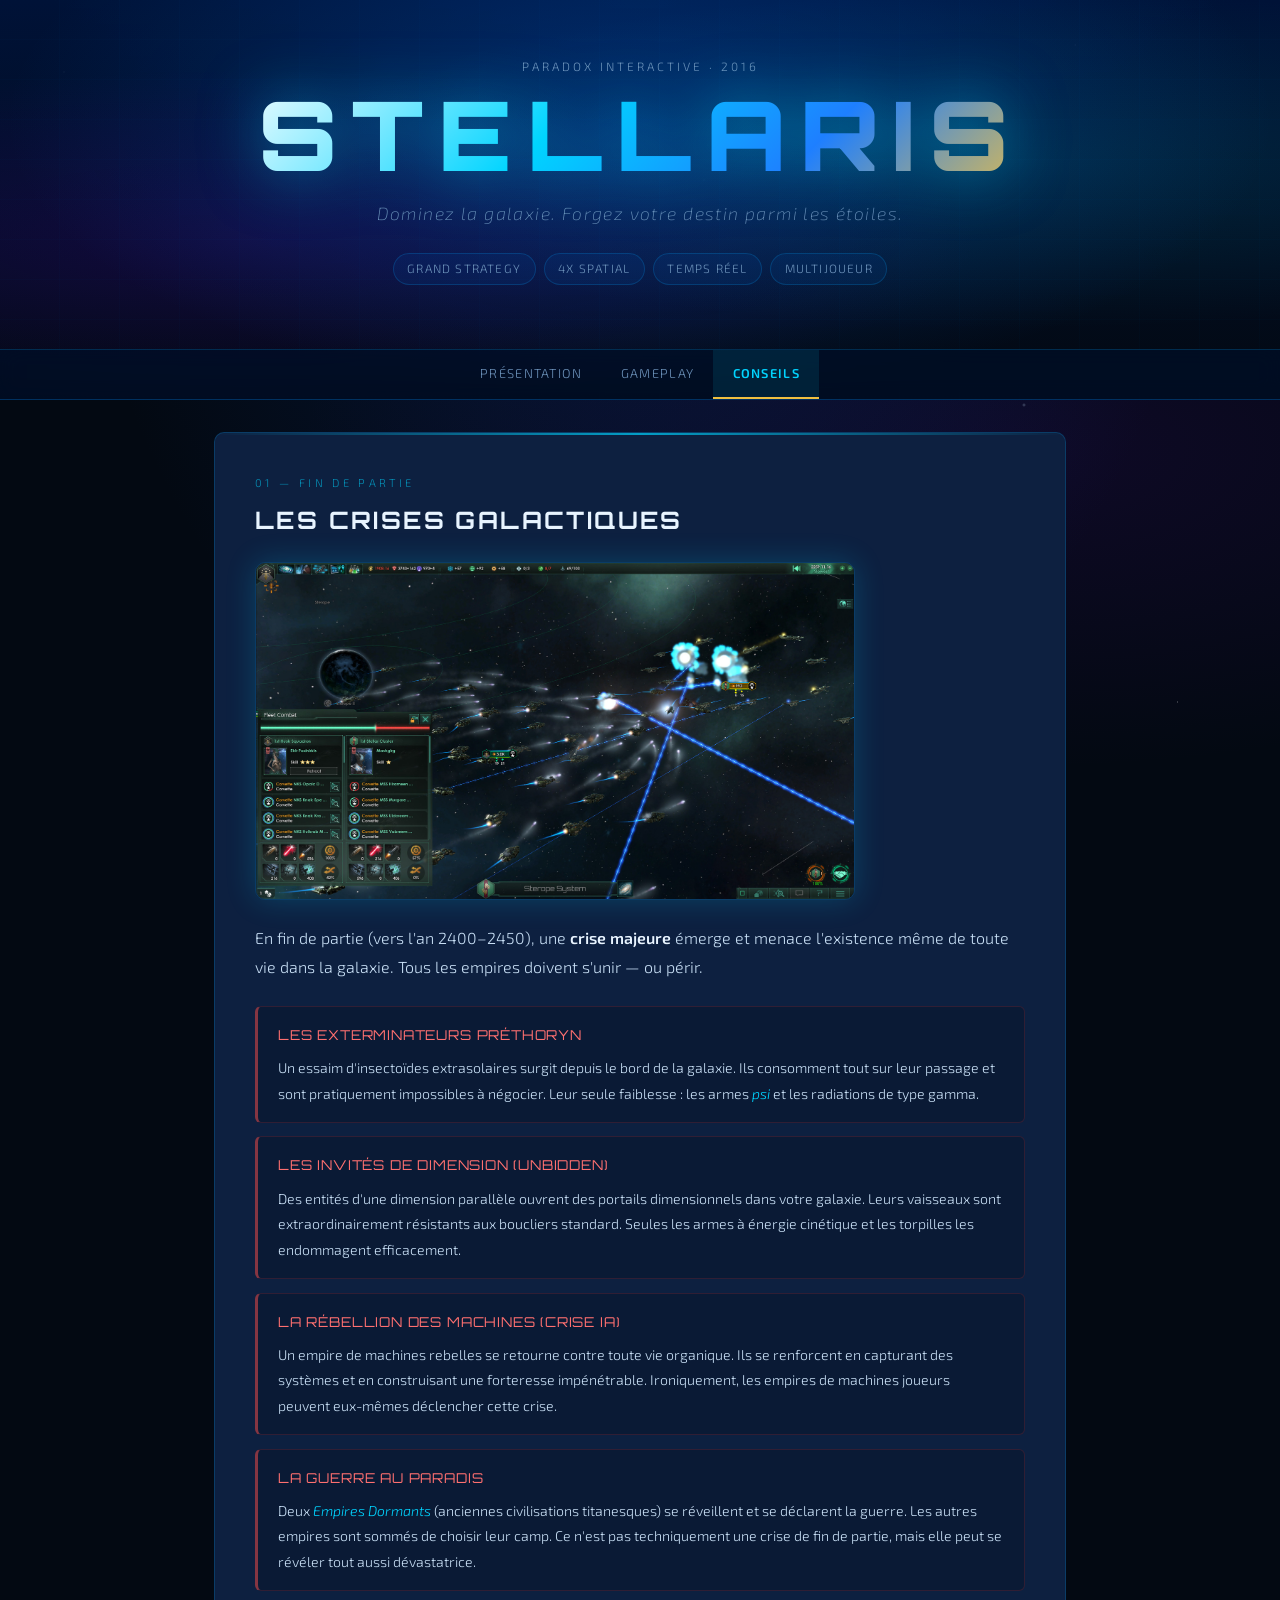
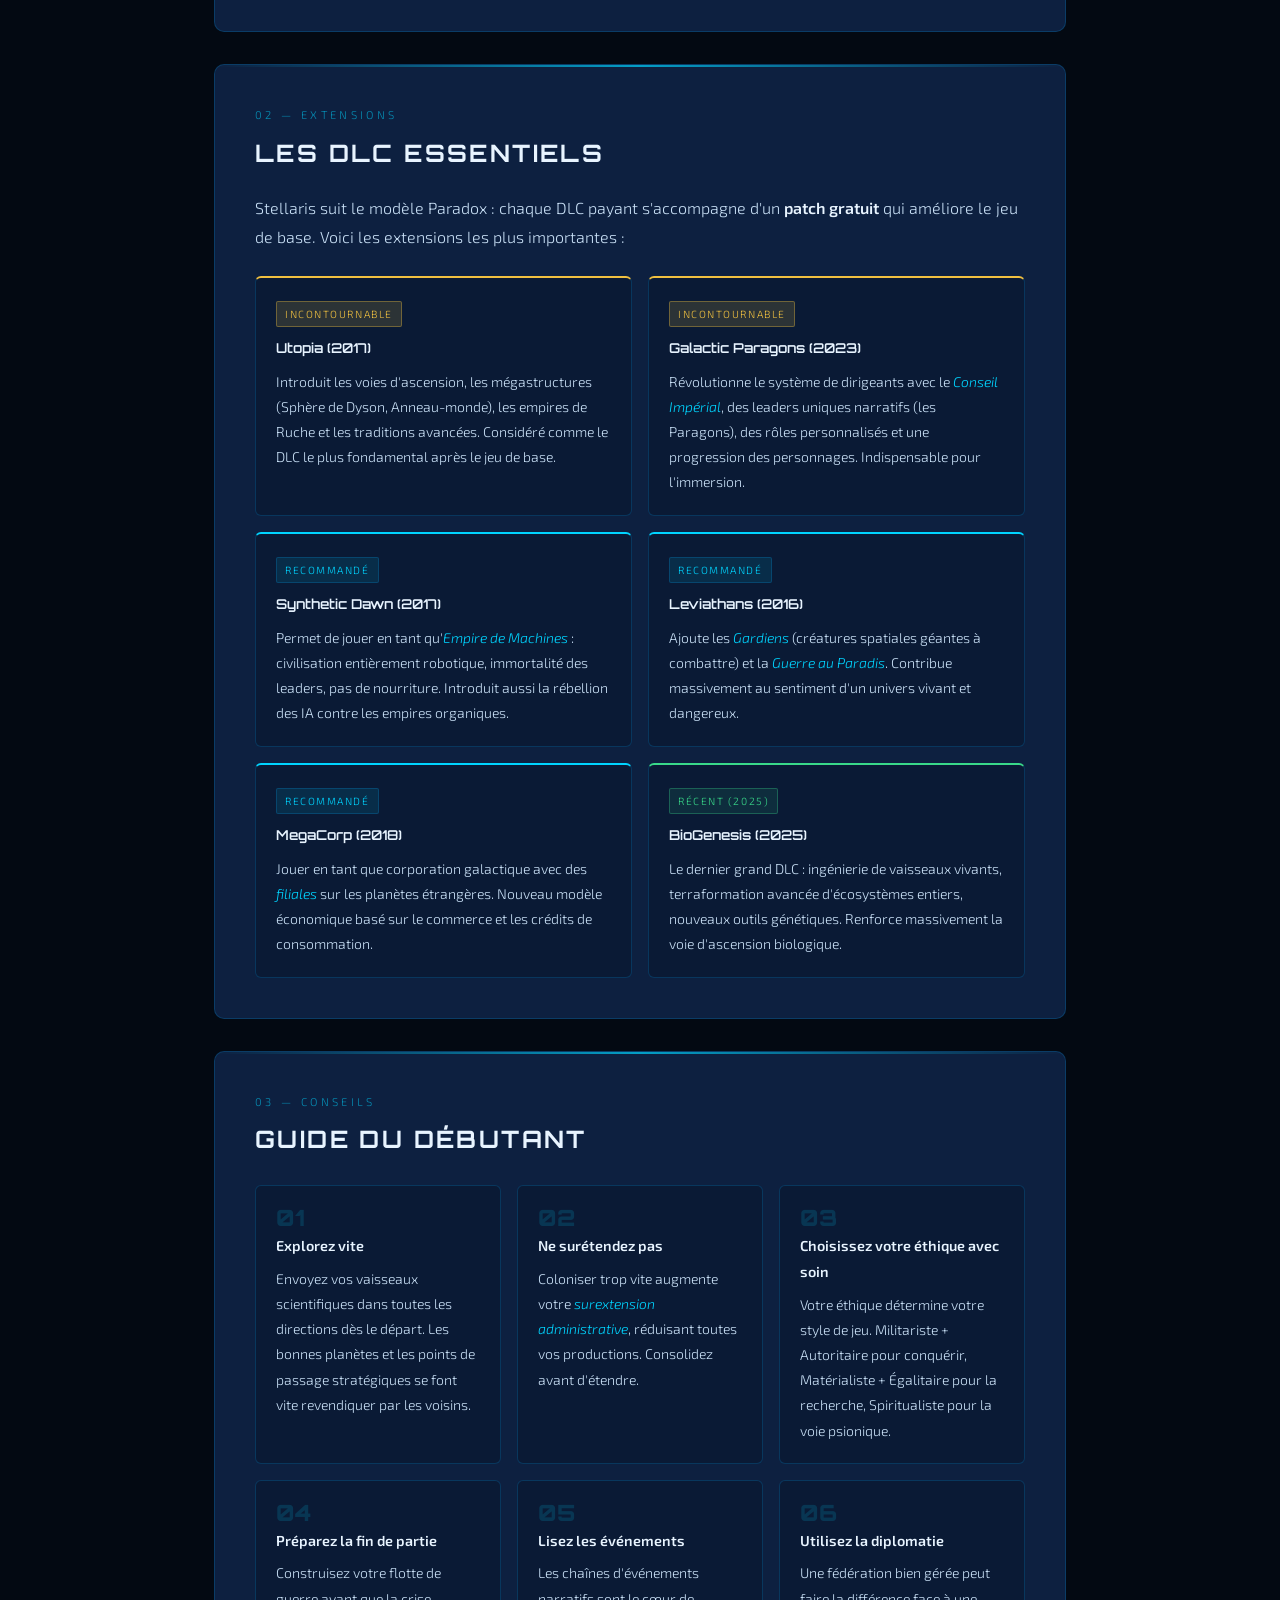
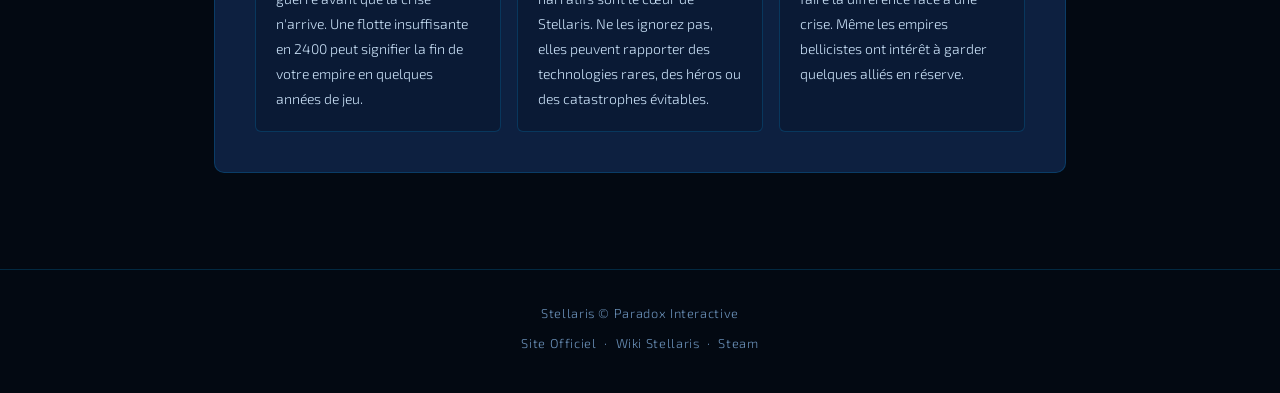
==== TP1/conseils.html @ 41fbeabe "V5" ====
<!DOCTYPE html>
<html lang="fr">
<head>
    <meta charset="UTF-8" />
    <meta name="viewport" content="width=device-width, initial-scale=1.0" />
    <title>Conseils — Guide Stellaris</title>
    <link rel="stylesheet" href="TP2_CSS.css" />
</head>
<body>

<header>
    <div class="header-bg"></div>
    <div class="header-content">
        <p class="header-studio">Paradox Interactive · 2016</p>
        <h1>STELLARIS</h1>
        <p class="header-tagline">Dominez la galaxie. Forgez votre destin parmi les étoiles.</p>
        <div class="header-badges">
            <span class="badge">Grand Strategy</span>
            <span class="badge">4X Spatial</span>
            <span class="badge">Temps réel</span>
            <span class="badge">Multijoueur</span>
        </div>
    </div>
    <nav>
        <a href="index.html">Présentation</a>
        <a href="gameplay.html">Gameplay</a>
        <a href="conseils.html" class="active">Conseils</a>
    </nav>
</header>

<main>
<section id="crises">
    <div class="section-label">01 — FIN DE PARTIE</div>
    <h2>Les Crises Galactiques</h2>
    <img src="bataille.jpg" alt="Combat spatial - Bataille galactique épique" class="section-img">
    <p>
        En fin de partie (vers l'an 2400–2450), une <strong>crise majeure</strong> émerge et
        menace l'existence même de toute vie dans la galaxie. Tous les empires doivent s'unir —
        ou périr.
    </p>

    <div class="crise-list">
        <div class="crise">
            <div class="crise-name">Les Exterminateurs Préthoryn</div>
            <p>Un essaim d'insectoïdes extrasolaires surgit depuis le bord de la galaxie.
            Ils consomment tout sur leur passage et sont pratiquement impossibles à négocier.
            Leur seule faiblesse : les armes <em>psi</em> et les radiations de type gamma.</p>
        </div>
        <div class="crise">
            <div class="crise-name">Les Invités de Dimension (Unbidden)</div>
            <p>Des entités d'une dimension parallèle ouvrent des portails dimensionnels dans
            votre galaxie. Leurs vaisseaux sont extraordinairement résistants aux boucliers
            standard. Seules les armes à énergie cinétique et les torpilles les
            endommagent efficacement.</p>
        </div>
        <div class="crise">
            <div class="crise-name">La Rébellion des Machines (Crise IA)</div>
            <p>Un empire de machines rebelles se retourne contre toute vie organique. Ils
            se renforcent en capturant des systèmes et en construisant une forteresse
            impénétrable. Ironiquement, les empires de machines joueurs peuvent eux-mêmes
            déclencher cette crise.</p>
        </div>
        <div class="crise">
            <div class="crise-name">La Guerre au Paradis</div>
            <p>Deux <em>Empires Dormants</em> (anciennes civilisations titanesques) se réveillent
            et se déclarent la guerre. Les autres empires sont sommés de choisir leur camp.
            Ce n'est pas techniquement une crise de fin de partie, mais elle peut se révéler
            tout aussi dévastatrice.</p>
        </div>
    </div>
</section>

<section id="dlc">
    <div class="section-label">02 — EXTENSIONS</div>
    <h2>Les DLC Essentiels</h2>
    <p>
        Stellaris suit le modèle Paradox : chaque DLC payant s'accompagne d'un
        <strong>patch gratuit</strong> qui améliore le jeu de base. Voici les
        extensions les plus importantes :
    </p>

    <div class="dlc-grid">
        <div class="dlc-card dlc-must">
            <span class="dlc-tier">Incontournable</span>
            <h3>Utopia (2017)</h3>
            <p>Introduit les voies d'ascension, les mégastructures (Sphère de Dyson, Anneau-monde),
            les empires de Ruche et les traditions avancées. Considéré comme le DLC le plus
            fondamental après le jeu de base.</p>
        </div>
        <div class="dlc-card dlc-must">
            <span class="dlc-tier">Incontournable</span>
            <h3>Galactic Paragons (2023)</h3>
            <p>Révolutionne le système de dirigeants avec le <em>Conseil Impérial</em>, des
            leaders uniques narratifs (les Paragons), des rôles personnalisés et une
            progression des personnages. Indispensable pour l'immersion.</p>
        </div>
        <div class="dlc-card dlc-recommande">
            <span class="dlc-tier">Recommandé</span>
            <h3>Synthetic Dawn (2017)</h3>
            <p>Permet de jouer en tant qu'<em>Empire de Machines</em> : civilisation
            entièrement robotique, immortalité des leaders, pas de nourriture. Introduit
            aussi la rébellion des IA contre les empires organiques.</p>
        </div>
        <div class="dlc-card dlc-recommande">
            <span class="dlc-tier">Recommandé</span>
            <h3>Leviathans (2016)</h3>
            <p>Ajoute les <em>Gardiens</em> (créatures spatiales géantes à combattre)
            et la <em>Guerre au Paradis</em>. Contribue massivement au sentiment
            d'un univers vivant et dangereux.</p>
        </div>
        <div class="dlc-card dlc-recommande">
            <span class="dlc-tier">Recommandé</span>
            <h3>MegaCorp (2018)</h3>
            <p>Jouer en tant que corporation galactique avec des <em>filiales</em>
            sur les planètes étrangères. Nouveau modèle économique basé sur le
            commerce et les crédits de consommation.</p>
        </div>
        <div class="dlc-card dlc-nouveau">
            <span class="dlc-tier">Récent (2025)</span>
            <h3>BioGenesis (2025)</h3>
            <p>Le dernier grand DLC : ingénierie de vaisseaux vivants, terraformation
            avancée d'écosystèmes entiers, nouveaux outils génétiques. Renforce
            massivement la voie d'ascension biologique.</p>
        </div>
    </div>
</section>

<section id="conseils">
    <div class="section-label">03 — CONSEILS</div>
    <h2>Guide du Débutant</h2>
    <div class="tips-grid">
        <div class="tip">
            <span class="tip-num">01</span>
            <h3>Explorez vite</h3>
            <p>Envoyez vos vaisseaux scientifiques dans toutes les directions dès le départ.
            Les bonnes planètes et les points de passage stratégiques se font vite revendiquer
            par les voisins.</p>
        </div>
        <div class="tip">
            <span class="tip-num">02</span>
            <h3>Ne surétendez pas</h3>
            <p>Coloniser trop vite augmente votre <em>surextension administrative</em>,
            réduisant toutes vos productions. Consolidez avant d'étendre.</p>
        </div>
        <div class="tip">
            <span class="tip-num">03</span>
            <h3>Choisissez votre éthique avec soin</h3>
            <p>Votre éthique détermine votre style de jeu. Militariste + Autoritaire pour
            conquérir, Matérialiste + Égalitaire pour la recherche, Spiritualiste pour
            la voie psionique.</p>
        </div>
        <div class="tip">
            <span class="tip-num">04</span>
            <h3>Préparez la fin de partie</h3>
            <p>Construisez votre flotte de guerre avant que la crise n'arrive. Une flotte
            insuffisante en 2400 peut signifier la fin de votre empire en quelques
            années de jeu.</p>
        </div>
        <div class="tip">
            <span class="tip-num">05</span>
            <h3>Lisez les événements</h3>
            <p>Les chaînes d'événements narratifs sont le cœur de Stellaris. Ne les
            ignorez pas, elles peuvent rapporter des technologies rares, des héros
            ou des catastrophes évitables.</p>
        </div>
        <div class="tip">
            <span class="tip-num">06</span>
            <h3>Utilisez la diplomatie</h3>
            <p>Une fédération bien gérée peut faire la différence face à une crise.
            Même les empires bellicistes ont intérêt à garder quelques alliés
            en réserve.</p>
        </div>
    </div>
</section>
</main>

<footer>
    <p>Stellaris © Paradox Interactive</p>
    <p class="footer-links">
        <a href="https://www.paradoxinteractive.com" target="_blank">Site Officiel</a> ·
        <a href="https://stellaris.paradoxwikis.com" target="_blank">Wiki Stellaris</a> ·
        <a href="https://store.steampowered.com/app/281990/Stellaris/" target="_blank">Steam</a>
    </p>
</footer>

</body>
</html>
---- TP1/TP2_CSS.css ----
@import url('https://fonts.googleapis.com/css2?family=Orbitron:wght@400;600;700;900&family=Exo+2:ital,wght@0,200;0,300;0,400;0,600;1,300&display=swap');

:root {
    --bg-void:     #030912;
    --bg-deep:     #060f1f;
    --bg-mid:      #0a1a35;
    --bg-card:     #0d2040;
    --bg-card-alt: #091628;
    --cyan:        #00d4ff;
    --blue:        #1e7fff;
    --gold:        #f0c040;
    --gold-dim:    #b8902a;
    --green:       #39d98a;
    --pink:        #ff6eb4;
    --text:        #c8dff5;
    --text-dim:    #6a90b8;
    --text-bright: #e8f4ff;
    --border:      rgba(0, 170, 255, 0.2);
    --border-gold: rgba(240, 192, 64, 0.35);
    --glow-cyan:   0 0 24px rgba(0, 212, 255, 0.4);
    --glow-gold:   0 0 20px rgba(240, 192, 64, 0.3);
    --radius:      10px;
    --radius-sm:   6px;
    --max-w:       900px;
}

*, *::before, *::after { box-sizing: border-box; margin: 0; padding: 0; }

html { scroll-behavior: smooth; }

body {
    font-family: 'Exo 2', sans-serif;
    font-weight: 300;
    font-size: 16px;
    line-height: 1.8;
    background-color: var(--bg-void);
    color: var(--text);
    overflow-x: hidden;
}

body::before {
    content: '';
    position: fixed;
    inset: 0;
    z-index: -1;
    background-image:
        radial-gradient(1px 1px at  5%  8%, rgba(255,255,255,.8) 0%, transparent 100%),
        radial-gradient(1px 1px at 14% 40%, rgba(255,255,255,.5) 0%, transparent 100%),
        radial-gradient(1px 1px at 22% 72%, rgba(255,255,255,.6) 0%, transparent 100%),
        radial-gradient(1px 1px at 37% 15%, rgba(255,255,255,.7) 0%, transparent 100%),
        radial-gradient(1px 1px at 48% 88%, rgba(255,255,255,.4) 0%, transparent 100%),
        radial-gradient(1px 1px at 61% 33%, rgba(255,255,255,.6) 0%, transparent 100%),
        radial-gradient(1px 1px at 73% 60%, rgba(255,255,255,.5) 0%, transparent 100%),
        radial-gradient(1px 1px at 84%  5%, rgba(255,255,255,.7) 0%, transparent 100%),
        radial-gradient(1px 1px at 92% 78%, rgba(255,255,255,.4) 0%, transparent 100%),
        radial-gradient(2px 2px at 28% 52%, rgba(200,230,255,.3) 0%, transparent 100%),
        radial-gradient(2px 2px at 55% 20%, rgba(200,230,255,.4) 0%, transparent 100%),
        radial-gradient(2px 2px at 80% 45%, rgba(200,230,255,.3) 0%, transparent 100%),
        radial-gradient(ellipse at 50%  0%, rgba(10, 50, 130,.4) 0%, transparent 65%),
        radial-gradient(ellipse at 80% 50%, rgba(60, 10, 120,.2) 0%, transparent 50%);
    background-color: var(--bg-void);
}

a { color: var(--cyan); text-decoration: none; transition: color .2s; }
a:hover { color: var(--gold); }

h2 {
    font-family: 'Orbitron', sans-serif;
    font-weight: 700;
    font-size: clamp(1.2rem, 3vw, 1.5rem);
    letter-spacing: .1em;
    text-transform: uppercase;
    color: var(--text-bright);
    margin-bottom: 1.2rem;
}

h3 {
    font-family: 'Exo 2', sans-serif;
    font-weight: 600;
    font-size: 1rem;
    color: var(--cyan);
    margin-bottom: .5rem;
}

p { margin-bottom: .85rem; }

.section-img {
    width: 100%;
    max-width: 600px;
    height: auto;
    border-radius: var(--radius);
    border: 1px solid var(--border);
    margin-bottom: 1.5rem;
    display: block;
    box-shadow: 0 0 30px rgba(0, 212, 255, 0.2);
    transition: transform .3s ease, box-shadow .3s ease;
}

.section-img:hover {
    transform: scale(1.02);
    box-shadow: var(--glow-cyan);
}

strong { color: var(--text-bright); font-weight: 600; }
em { color: var(--cyan); font-style: italic; }

header {
    position: relative;
    overflow: hidden;
    background: linear-gradient(180deg, rgba(0,20,60,.9) 0%, var(--bg-void) 100%);
    border-bottom: 1px solid var(--border);
    text-align: center;
    padding: 0;
}

.header-bg {
    position: absolute;
    inset: 0;
    background:
        radial-gradient(ellipse at 50% 30%, rgba(0, 100, 220, .35) 0%, transparent 70%),
        radial-gradient(ellipse at 20% 60%, rgba(80, 0, 180, .2) 0%, transparent 50%),
        radial-gradient(ellipse at 80% 40%, rgba(0, 180, 200, .15) 0%, transparent 50%);
    z-index: 0;
}

.header-bg::after {
    content: '';
    position: absolute;
    inset: 0;
    background-image:
        repeating-linear-gradient(0deg,  transparent, transparent 39px, rgba(0,150,255,.06) 40px),
        repeating-linear-gradient(90deg, transparent, transparent 59px, rgba(0,150,255,.06) 60px);
    opacity: .6;
}

.header-content {
    position: relative;
    z-index: 1;
    padding: 3.5rem 2rem 2rem;
    max-width: var(--max-w);
    margin: 0 auto;
}

.header-studio {
    font-size: .75rem;
    letter-spacing: .25em;
    text-transform: uppercase;
    color: var(--text-dim);
    margin-bottom: .5rem;
}

h1 {
    font-family: 'Orbitron', sans-serif;
    font-weight: 900;
    font-size: clamp(3rem, 10vw, 6rem);
    letter-spacing: .15em;
    text-transform: uppercase;
    line-height: 1;
    margin-bottom: 1rem;

    background: linear-gradient(135deg, #fff 0%, var(--cyan) 40%, var(--blue) 70%, var(--gold) 100%);
    -webkit-background-clip: text;
    -webkit-text-fill-color: transparent;
    background-clip: text;
    filter: drop-shadow(0 0 30px rgba(0,212,255,.5));

    animation: titleIn .9s ease both;
}

@keyframes titleIn {
    from { opacity: 0; transform: translateY(-20px) scale(.96); filter: drop-shadow(0 0 0 transparent); }
    to   { opacity: 1; transform: translateY(0)     scale(1);   }
}

.header-tagline {
    font-size: clamp(.85rem, 2.5vw, 1.1rem);
    font-weight: 200;
    color: var(--text-dim);
    letter-spacing: .08em;
    margin-bottom: 1.5rem;
    font-style: italic;
}

.header-badges {
    display: flex;
    flex-wrap: wrap;
    gap: .5rem;
    justify-content: center;
    margin-bottom: 2rem;
}

.badge {
    padding: .25rem .85rem;
    border: 1px solid var(--border);
    border-radius: 2rem;
    font-size: .75rem;
    letter-spacing: .1em;
    text-transform: uppercase;
    color: var(--text-dim);
    background: rgba(0, 100, 200, .1);
}

nav {
    position: relative;
    z-index: 1;
    display: flex;
    flex-wrap: wrap;
    justify-content: center;
    gap: 0;
    border-top: 1px solid var(--border);
    background: rgba(0, 15, 40, .7);
    backdrop-filter: blur(10px);
}

nav a {
    padding: .75rem 1.2rem;
    font-size: .8rem;
    letter-spacing: .1em;
    text-transform: uppercase;
    color: var(--text-dim);
    transition: color .2s, background .2s, border-color .2s;
    border-bottom: 2px solid transparent;
    position: relative;
}

nav a:hover {
    color: var(--cyan);
    background: rgba(0, 212, 255, .06);
    border-bottom-color: var(--cyan);
}

nav a.active {
    color: var(--cyan);
    background: rgba(0, 212, 255, .1);
    border-bottom-color: var(--gold);
    font-weight: 600;
}

main {
    max-width: var(--max-w);
    margin: 0 auto;
    padding: 2rem 1.5rem 4rem;
    width: 100%;
}

section {
    background: var(--bg-card);
    border: 1px solid var(--border);
    border-radius: var(--radius);
    padding: 2.5rem;
    margin-bottom: 2rem;
    position: relative;
    overflow: hidden;

    animation: sectionIn .6s ease both;
}

section::before {
    content: '';
    position: absolute;
    top: 0; left: 0; right: 0;
    height: 2px;
    background: linear-gradient(90deg, transparent, var(--cyan), transparent);
    opacity: .7;
}

@keyframes sectionIn {
    from { opacity: 0; transform: translateY(16px); }
    to   { opacity: 1; transform: translateY(0); }
}

section:nth-child(1) { animation-delay: .05s; }
section:nth-child(2) { animation-delay: .1s; }
section:nth-child(3) { animation-delay: .15s; }

.section-label {
    font-size: .7rem;
    letter-spacing: .3em;
    text-transform: uppercase;
    color: var(--cyan);
    opacity: .6;
    margin-bottom: .4rem;
}

.two-col {
    display: grid;
    grid-template-columns: 1fr auto;
    gap: 2rem;
    align-items: start;
}

.info-card {
    background: var(--bg-mid);
    border: 1px solid var(--border-gold);
    border-radius: var(--radius-sm);
    padding: 1.25rem 1.5rem;
    min-width: 260px;
    box-shadow: var(--glow-gold);
}

.info-card h3 {
    color: var(--gold);
    font-family: 'Orbitron', sans-serif;
    font-size: .8rem;
    letter-spacing: .15em;
    text-transform: uppercase;
    margin-bottom: .85rem;
    border-bottom: 1px solid var(--border-gold);
    padding-bottom: .5rem;
}

.info-table { width: 100%; border-collapse: collapse; }
.info-table td {
    padding: .35rem 0;
    font-size: .85rem;
    border-bottom: 1px solid rgba(255,255,255,.04);
}
.info-table td:first-child { color: var(--text-dim); padding-right: 1rem; white-space: nowrap; }
.info-table td:last-child  { color: var(--text-bright); }

.pilier-grid {
    display: grid;
    grid-template-columns: repeat(auto-fit, minmax(240px, 1fr));
    gap: 1rem;
    margin: 1.5rem 0;
}

.pilier {
    background: var(--bg-mid);
    border: 1px solid var(--border);
    border-radius: var(--radius-sm);
    padding: 1.25rem;
    transition: border-color .25s, transform .25s, box-shadow .25s;
}

.pilier:hover {
    border-color: var(--cyan);
    transform: translateY(-3px);
    box-shadow: var(--glow-cyan);
}

.pilier-icon {
    font-size: 1.8rem;
    margin-bottom: .5rem;
    display: block;
}

.pilier h3 {
    font-family: 'Orbitron', sans-serif;
    font-size: .85rem;
    letter-spacing: .08em;
    text-transform: uppercase;
    margin-bottom: .5rem;
}

.pilier p { font-size: .88rem; color: var(--text); margin: 0; }

.highlight-box {
    display: flex;
    gap: 1rem;
    align-items: flex-start;
    background: rgba(0, 130, 200, .08);
    border: 1px solid rgba(0, 212, 255, .25);
    border-left: 3px solid var(--cyan);
    border-radius: var(--radius-sm);
    padding: 1rem 1.25rem;
    margin-top: 1.5rem;
}

.highlight-icon { font-size: 1.4rem; flex-shrink: 0; line-height: 1.6; }
.highlight-box p { margin: 0; font-size: .9rem; }

.civ-grid {
    display: grid;
    grid-template-columns: repeat(auto-fit, minmax(280px, 1fr));
    gap: 1rem;
    margin-top: 1.5rem;
}

.civ-block {
    background: var(--bg-mid);
    border: 1px solid var(--border);
    border-radius: var(--radius-sm);
    padding: 1.25rem;
}

.civ-block h3 { font-family: 'Orbitron', sans-serif; font-size: .85rem; letter-spacing: .06em; text-transform: uppercase; margin-bottom: .75rem; }

.civ-block ul { list-style: none; padding: 0; }
.civ-block ul li {
    padding: .3rem 0 .3rem 1.2rem;
    position: relative;
    font-size: .88rem;
    border-bottom: 1px solid rgba(255,255,255,.04);
}
.civ-block ul li::before { content: '▹'; position: absolute; left: 0; color: var(--cyan); font-size: .8rem; top: .3rem; }
.civ-block ul li strong { color: var(--gold); }
.civ-block ul li em { color: var(--cyan); }

.ascension-grid {
    display: grid;
    grid-template-columns: repeat(auto-fit, minmax(200px, 1fr));
    gap: 1rem;
    margin: 1.5rem 0;
}

.asc-card {
    border: 1px solid var(--border);
    border-radius: var(--radius-sm);
    padding: 1.25rem;
    transition: transform .25s, box-shadow .25s;
    position: relative;
    overflow: hidden;
}

.asc-card::after {
    content: '';
    position: absolute;
    inset: 0;
    opacity: .04;
    background: radial-gradient(ellipse at 50% 0%, white 0%, transparent 70%);
    pointer-events: none;
}

.asc-card:hover { transform: translateY(-4px); }

.asc-bio   { background: linear-gradient(160deg, #091a28, #0a2010); border-color: rgba(57,217,138,.3); }
.asc-synth { background: linear-gradient(160deg, #091a28, #10122a); border-color: rgba(100,130,255,.3); }
.asc-psi   { background: linear-gradient(160deg, #091a28, #180a28); border-color: rgba(200,80,255,.3); }
.asc-cyber { background: linear-gradient(160deg, #091a28, #1a1208); border-color: rgba(255,160,60,.3); }

.asc-bio:hover   { box-shadow: 0 0 22px rgba(57,217,138,.25); }
.asc-synth:hover { box-shadow: 0 0 22px rgba(100,130,255,.25); }
.asc-psi:hover   { box-shadow: 0 0 22px rgba(200,80,255,.25); }
.asc-cyber:hover { box-shadow: 0 0 22px rgba(255,160,60,.25); }

.asc-header { display: flex; align-items: center; gap: .6rem; margin-bottom: .75rem; }
.asc-icon { font-size: 1.5rem; }

.asc-bio   h3 { color: var(--green); }
.asc-synth h3 { color: #7888ff; }
.asc-psi   h3 { color: #cc55ff; }
.asc-cyber h3 { color: #ffaa3c; }

.asc-card p { font-size: .875rem; margin-bottom: 1rem; }

.asc-stat {
    display: flex;
    align-items: center;
    gap: .6rem;
    margin-bottom: .35rem;
    font-size: .75rem;
    color: var(--text-dim);
}

.asc-stat > span:first-child { width: 70px; flex-shrink: 0; }

.stat-bar {
    flex: 1;
    height: 4px;
    border-radius: 2px;
    background: rgba(255,255,255,.08);
    position: relative;
    overflow: hidden;
}

.stat-bar::after {
    content: '';
    position: absolute;
    left: 0; top: 0; bottom: 0;
    width: var(--pct);
    background: linear-gradient(90deg, var(--cyan), var(--blue));
    border-radius: 2px;
    transition: width .8s ease;
}

.crise-list { display: flex; flex-direction: column; gap: .85rem; margin-top: 1.5rem; }

.crise {
    background: var(--bg-mid);
    border: 1px solid rgba(200,50,50,.2);
    border-left: 3px solid rgba(255,80,80,.5);
    border-radius: var(--radius-sm);
    padding: 1rem 1.25rem;
    transition: border-color .2s, box-shadow .2s;
}

.crise:hover {
    border-left-color: rgba(255,80,80,.9);
    box-shadow: -4px 0 16px rgba(255,80,80,.15);
}

.crise-name {
    font-family: 'Orbitron', sans-serif;
    font-size: .85rem;
    letter-spacing: .06em;
    text-transform: uppercase;
    color: #ff7070;
    margin-bottom: .5rem;
}

.crise p { font-size: .88rem; margin: 0; }

.dlc-grid {
    display: grid;
    grid-template-columns: repeat(auto-fit, minmax(250px, 1fr));
    gap: 1rem;
    margin-top: 1.5rem;
}

.dlc-card {
    background: var(--bg-mid);
    border: 1px solid var(--border);
    border-radius: var(--radius-sm);
    padding: 1.25rem;
    position: relative;
    transition: transform .25s, border-color .25s, box-shadow .25s;
}

.dlc-card:hover { transform: translateY(-3px); }

.dlc-must     { border-top: 2px solid var(--gold); }
.dlc-recommande { border-top: 2px solid var(--cyan); }
.dlc-nouveau  { border-top: 2px solid var(--green); }

.dlc-must:hover     { box-shadow: var(--glow-gold); border-color: var(--border-gold); }
.dlc-recommande:hover { box-shadow: var(--glow-cyan); }
.dlc-nouveau:hover  { box-shadow: 0 0 20px rgba(57,217,138,.3); }

.dlc-tier {
    display: inline-block;
    font-size: .65rem;
    letter-spacing: .15em;
    text-transform: uppercase;
    padding: .15rem .5rem;
    border-radius: 2px;
    margin-bottom: .6rem;
}

.dlc-must .dlc-tier     { background: rgba(240,192,64,.15); color: var(--gold); border: 1px solid var(--border-gold); }
.dlc-recommande .dlc-tier { background: rgba(0,212,255,.1);   color: var(--cyan); border: 1px solid var(--border); }
.dlc-nouveau .dlc-tier  { background: rgba(57,217,138,.1);  color: var(--green); border: 1px solid rgba(57,217,138,.3); }

.dlc-card h3 { color: var(--text-bright); font-family: 'Orbitron', sans-serif; font-size: .85rem; margin-bottom: .5rem; }
.dlc-card p  { font-size: .875rem; margin: 0; }

.tips-grid {
    display: grid;
    grid-template-columns: repeat(auto-fit, minmax(240px, 1fr));
    gap: 1rem;
    margin-top: 1.5rem;
}

.tip {
    background: var(--bg-mid);
    border: 1px solid var(--border);
    border-radius: var(--radius-sm);
    padding: 1.25rem;
    transition: border-color .25s, transform .25s;
}

.tip:hover { border-color: var(--cyan); transform: translateY(-3px); }

.tip-num {
    display: block;
    font-family: 'Orbitron', sans-serif;
    font-size: 1.4rem;
    font-weight: 900;
    color: rgba(0,212,255,.15);
    line-height: 1;
    margin-bottom: .3rem;
}

.tip h3 { color: var(--text-bright); font-size: .9rem; margin-bottom: .4rem; }
.tip p  { font-size: .875rem; margin: 0; }

footer {
    border-top: 1px solid var(--border);
    text-align: center;
    padding: 2rem 1.5rem;
    background: var(--bg-void);
    color: var(--text-dim);
    font-size: .8rem;
    letter-spacing: .05em;
}

footer p { margin-bottom: .4rem; }
.footer-links a { color: var(--text-dim); margin: 0 .25rem; }
.footer-links a:hover { color: var(--cyan); }

@media (max-width: 720px) {
    .two-col { grid-template-columns: 1fr; }
    .info-card { min-width: unset; }
    section { padding: 1.5rem 1.25rem; margin-bottom: 1.5rem; }
    nav a { padding: .6rem .8rem; font-size: .72rem; }
    h1 { font-size: 2.8rem; }
    .section-img { max-width: 100%; margin-bottom: 1.2rem; }
    main { padding: 1.5rem 1rem 3rem; }
}

@media (max-width: 480px) {
    .pilier-grid,
    .civ-grid,
    .ascension-grid,
    .dlc-grid,
    .tips-grid,
    .crise-list { grid-template-columns: 1fr; }
    nav { flex-direction: column; }
    nav a { padding: .5rem 1rem; text-align: center; border-bottom: none; border-right: 2px solid transparent; }
    nav a:hover { border-right-color: var(--cyan); }
    nav a.active { border-right-color: var(--gold); }
    main { padding: 1rem 0.75rem 2rem; }
    section { padding: 1.2rem 1rem; margin-bottom: 1rem; }
}
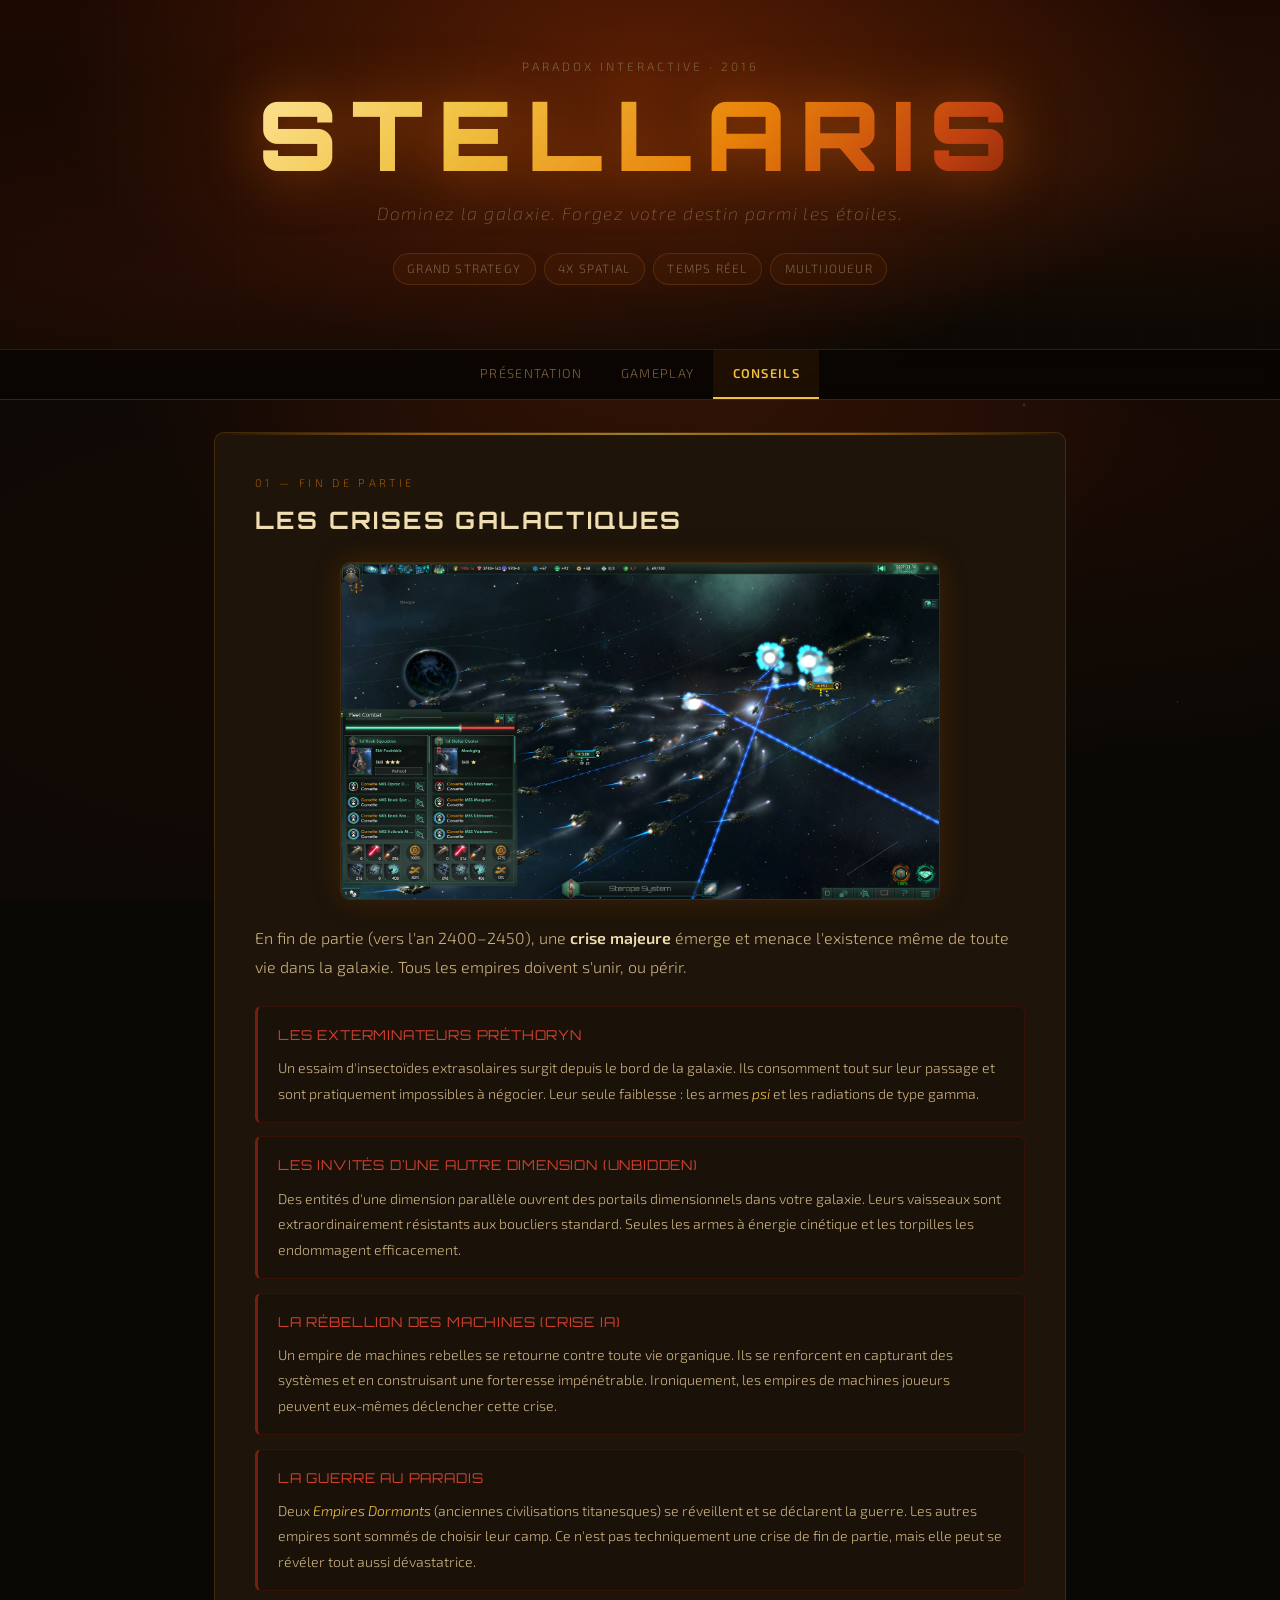
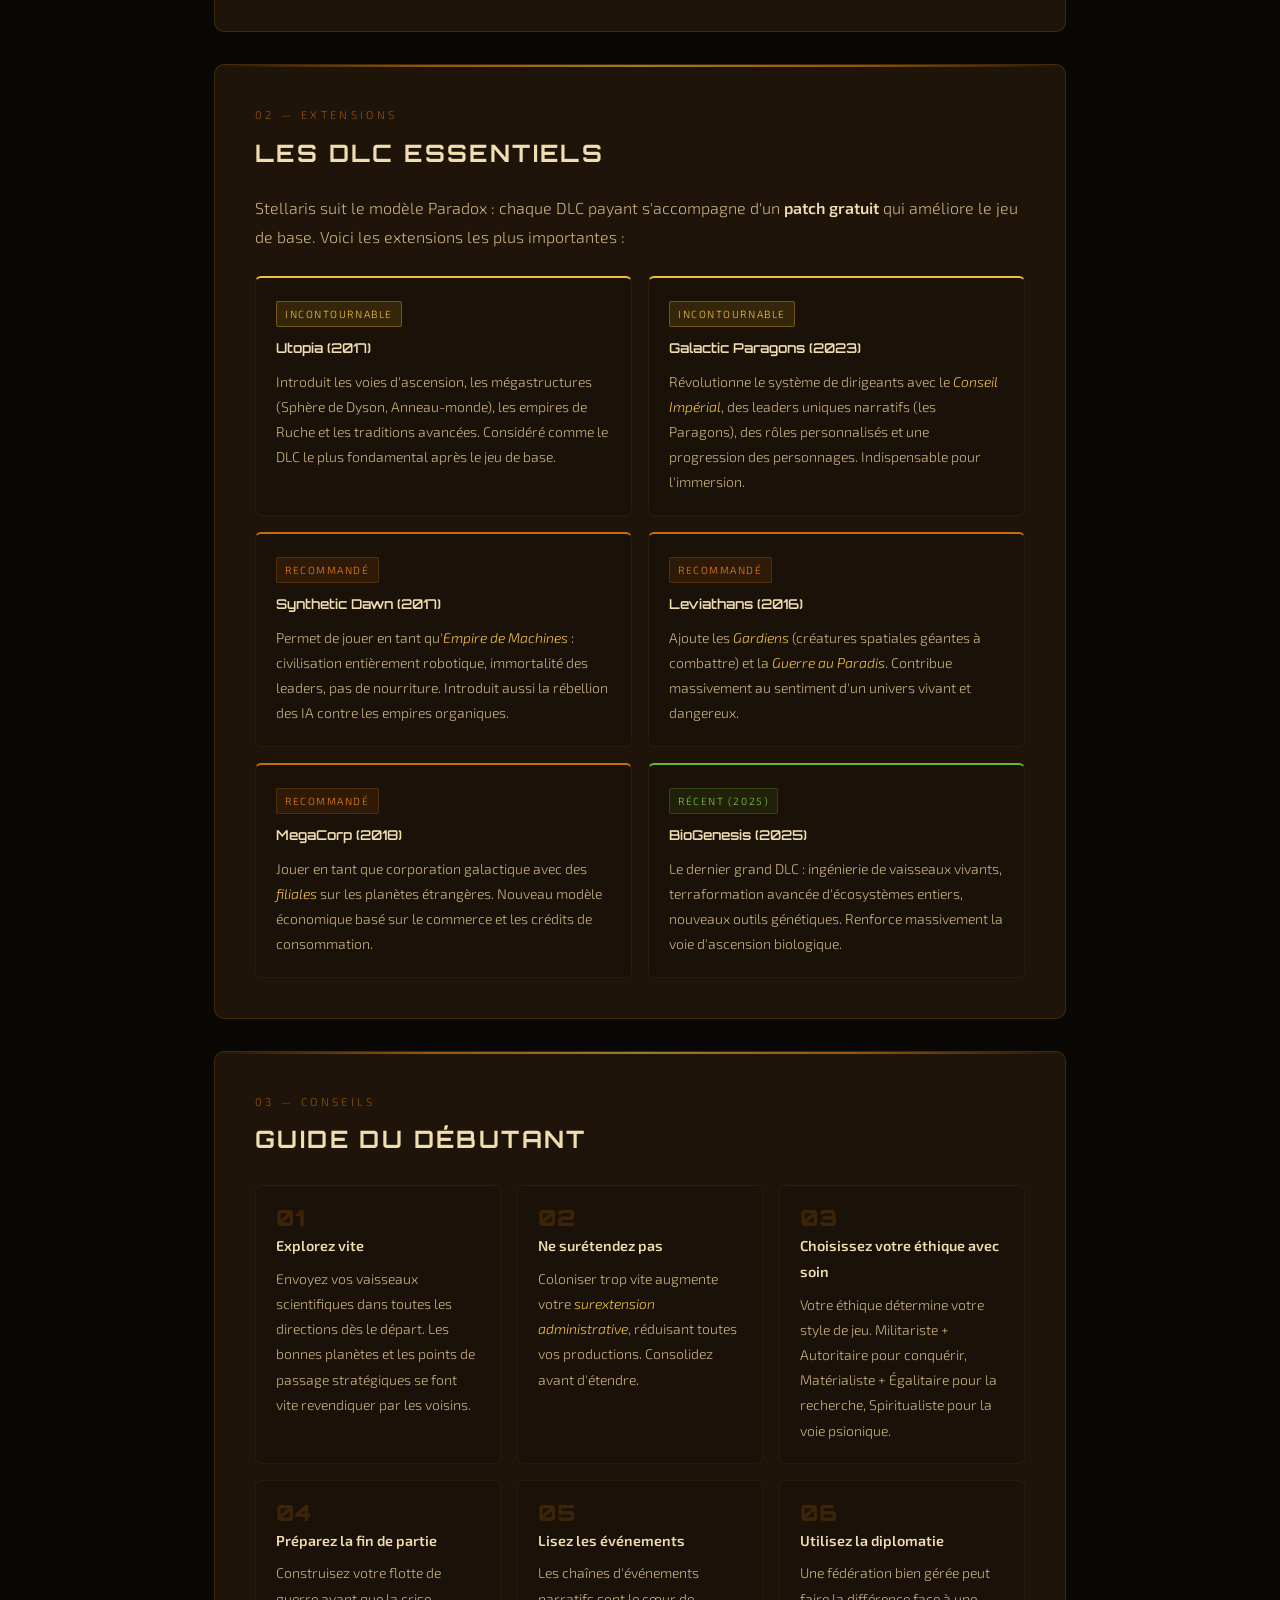
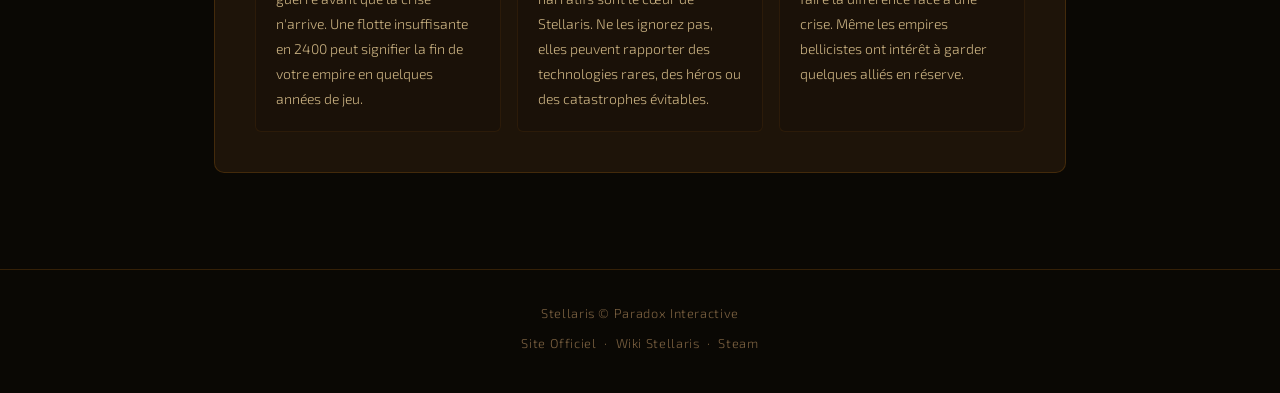
==== commit 78d29652: "V5.2" ====
--- a/TP1/conseils.html
+++ b/TP1/conseils.html
@@ -35,7 +35,7 @@
     <img src="bataille.jpg" alt="Combat spatial - Bataille galactique épique" class="section-img">
     <p>
         En fin de partie (vers l'an 2400–2450), une <strong>crise majeure</strong> émerge et
-        menace l'existence même de toute vie dans la galaxie. Tous les empires doivent s'unir —
+        menace l'existence même de toute vie dans la galaxie. Tous les empires doivent s'unir,
         ou périr.
     </p>
 
@@ -47,7 +47,7 @@
             Leur seule faiblesse : les armes <em>psi</em> et les radiations de type gamma.</p>
         </div>
         <div class="crise">
-            <div class="crise-name">Les Invités de Dimension (Unbidden)</div>
+            <div class="crise-name">Les Invités d'une autre dimension (Unbidden)</div>
             <p>Des entités d'une dimension parallèle ouvrent des portails dimensionnels dans
             votre galaxie. Leurs vaisseaux sont extraordinairement résistants aux boucliers
             standard. Seules les armes à énergie cinétique et les torpilles les
--- a/TP1/TP2_CSS.css
+++ b/TP1/TP2_CSS.css
@@ -1,31 +1,44 @@
 @import url('https://fonts.googleapis.com/css2?family=Orbitron:wght@400;600;700;900&family=Exo+2:ital,wght@0,200;0,300;0,400;0,600;1,300&display=swap');
 
 :root {
-    --bg-void:     #030912;
-    --bg-deep:     #060f1f;
-    --bg-mid:      #0a1a35;
-    --bg-card:     #0d2040;
-    --bg-card-alt: #091628;
-    --cyan:        #00d4ff;
-    --blue:        #1e7fff;
-    --gold:        #f0c040;
-    --gold-dim:    #b8902a;
-    --green:       #39d98a;
-    --pink:        #ff6eb4;
-    --text:        #c8dff5;
-    --text-dim:    #6a90b8;
-    --text-bright: #e8f4ff;
-    --border:      rgba(0, 170, 255, 0.2);
-    --border-gold: rgba(240, 192, 64, 0.35);
-    --glow-cyan:   0 0 24px rgba(0, 212, 255, 0.4);
-    --glow-gold:   0 0 20px rgba(240, 192, 64, 0.3);
+    --bg-void:     #0a0804;   
+    --bg-deep:     #100c06;
+    --bg-mid:      #1a1108;   
+    --bg-card:     #1e1409;   
+    --bg-card-alt: #150f07;
+
+    --orange:      #e8820a;   
+    --amber:       #c96d08;   
+    --gold:        #d4a017;   
+    --gold-dim:    #8a6610;   
+    --gold-bright: #f0c040;   
+
+    --red-dark:    #7a1e10;   
+    --red-mid:     #b03020;  
+    --green-dim:   #3a6020;   
+    --green:       #5a9030;   
+    --purple-dim:  #3a1840;   
+    --steel:       #4a5060;   
+
+    --text:        #c8b080;  
+    --text-dim:    #7a6040; 
+    --text-bright: #f0ddb0;   
+    --text-muted:  #504030;   
+
+    --border:      rgba(200, 120, 20, 0.22);   
+    --border-gold: rgba(212, 160, 23, 0.40);   
+    --border-dark: rgba(150, 90, 15, 0.15);    
+
+    --glow-orange: 0 0 20px rgba(232, 130, 10, 0.35);
+    --glow-gold:   0 0 18px rgba(212, 160, 23, 0.30);
+    --glow-red:    0 0 18px rgba(180, 40, 20, 0.30);
+
     --radius:      10px;
     --radius-sm:   6px;
     --max-w:       900px;
 }
 
 *, *::before, *::after { box-sizing: border-box; margin: 0; padding: 0; }
-
 html { scroll-behavior: smooth; }
 
 body {
@@ -44,25 +57,26 @@
     inset: 0;
     z-index: -1;
     background-image:
-        radial-gradient(1px 1px at  5%  8%, rgba(255,255,255,.8) 0%, transparent 100%),
-        radial-gradient(1px 1px at 14% 40%, rgba(255,255,255,.5) 0%, transparent 100%),
-        radial-gradient(1px 1px at 22% 72%, rgba(255,255,255,.6) 0%, transparent 100%),
-        radial-gradient(1px 1px at 37% 15%, rgba(255,255,255,.7) 0%, transparent 100%),
-        radial-gradient(1px 1px at 48% 88%, rgba(255,255,255,.4) 0%, transparent 100%),
-        radial-gradient(1px 1px at 61% 33%, rgba(255,255,255,.6) 0%, transparent 100%),
-        radial-gradient(1px 1px at 73% 60%, rgba(255,255,255,.5) 0%, transparent 100%),
-        radial-gradient(1px 1px at 84%  5%, rgba(255,255,255,.7) 0%, transparent 100%),
-        radial-gradient(1px 1px at 92% 78%, rgba(255,255,255,.4) 0%, transparent 100%),
-        radial-gradient(2px 2px at 28% 52%, rgba(200,230,255,.3) 0%, transparent 100%),
-        radial-gradient(2px 2px at 55% 20%, rgba(200,230,255,.4) 0%, transparent 100%),
-        radial-gradient(2px 2px at 80% 45%, rgba(200,230,255,.3) 0%, transparent 100%),
-        radial-gradient(ellipse at 50%  0%, rgba(10, 50, 130,.4) 0%, transparent 65%),
-        radial-gradient(ellipse at 80% 50%, rgba(60, 10, 120,.2) 0%, transparent 50%);
+        radial-gradient(1px 1px at  5%  8%,  rgba(255,220,160,.7) 0%, transparent 100%),
+        radial-gradient(1px 1px at 14% 40%,  rgba(255,200,120,.4) 0%, transparent 100%),
+        radial-gradient(1px 1px at 22% 72%,  rgba(255,230,180,.5) 0%, transparent 100%),
+        radial-gradient(1px 1px at 37% 15%,  rgba(255,210,140,.6) 0%, transparent 100%),
+        radial-gradient(1px 1px at 48% 88%,  rgba(255,200,120,.3) 0%, transparent 100%),
+        radial-gradient(1px 1px at 61% 33%,  rgba(255,230,170,.5) 0%, transparent 100%),
+        radial-gradient(1px 1px at 73% 60%,  rgba(255,210,140,.4) 0%, transparent 100%),
+        radial-gradient(1px 1px at 84%  5%,  rgba(255,220,160,.6) 0%, transparent 100%),
+        radial-gradient(1px 1px at 92% 78%,  rgba(255,200,120,.3) 0%, transparent 100%),
+        radial-gradient(2px 2px at 28% 52%,  rgba(240,180, 80,.25) 0%, transparent 100%),
+        radial-gradient(2px 2px at 55% 20%,  rgba(240,190, 90,.3)  0%, transparent 100%),
+        radial-gradient(2px 2px at 80% 45%,  rgba(240,180, 80,.25) 0%, transparent 100%),
+        radial-gradient(ellipse at 50%   0%, rgba(120, 40,  5, .5)  0%, transparent 65%),
+        radial-gradient(ellipse at 80%  50%, rgba( 80, 20,  5, .25) 0%, transparent 50%),
+        radial-gradient(ellipse at 20%  70%, rgba( 60, 15,  5, .2)  0%, transparent 50%);
     background-color: var(--bg-void);
 }
 
-a { color: var(--cyan); text-decoration: none; transition: color .2s; }
-a:hover { color: var(--gold); }
+a { color: var(--orange); text-decoration: none; transition: color .2s; }
+a:hover { color: var(--gold-bright); }
 
 h2 {
     font-family: 'Orbitron', sans-serif;
@@ -78,11 +92,13 @@
     font-family: 'Exo 2', sans-serif;
     font-weight: 600;
     font-size: 1rem;
-    color: var(--cyan);
+    color: var(--orange);
     margin-bottom: .5rem;
 }
 
 p { margin-bottom: .85rem; }
+strong { color: var(--text-bright); font-weight: 600; }
+em { color: var(--gold-bright); font-style: italic; }
 
 .section-img {
     width: 100%;
@@ -90,24 +106,20 @@
     height: auto;
     border-radius: var(--radius);
     border: 1px solid var(--border);
-    margin-bottom: 1.5rem;
+    margin: 0 auto 1.5rem;
     display: block;
-    box-shadow: 0 0 30px rgba(0, 212, 255, 0.2);
+    box-shadow: 0 0 30px rgba(180, 90, 10, 0.2);
     transition: transform .3s ease, box-shadow .3s ease;
 }
-
 .section-img:hover {
     transform: scale(1.02);
-    box-shadow: var(--glow-cyan);
-}
-
-strong { color: var(--text-bright); font-weight: 600; }
-em { color: var(--cyan); font-style: italic; }
+    box-shadow: var(--glow-orange);
+}
 
 header {
     position: relative;
     overflow: hidden;
-    background: linear-gradient(180deg, rgba(0,20,60,.9) 0%, var(--bg-void) 100%);
+    background: linear-gradient(180deg, rgba(30, 10, 2, .95) 0%, var(--bg-void) 100%);
     border-bottom: 1px solid var(--border);
     text-align: center;
     padding: 0;
@@ -117,9 +129,9 @@
     position: absolute;
     inset: 0;
     background:
-        radial-gradient(ellipse at 50% 30%, rgba(0, 100, 220, .35) 0%, transparent 70%),
-        radial-gradient(ellipse at 20% 60%, rgba(80, 0, 180, .2) 0%, transparent 50%),
-        radial-gradient(ellipse at 80% 40%, rgba(0, 180, 200, .15) 0%, transparent 50%);
+        radial-gradient(ellipse at 50% 20%, rgba(180, 60,  5, .4) 0%, transparent 65%),
+        radial-gradient(ellipse at 20% 70%, rgba(120, 30,  5, .2) 0%, transparent 50%),
+        radial-gradient(ellipse at 80% 40%, rgba(100, 40, 10, .2) 0%, transparent 50%);
     z-index: 0;
 }
 
@@ -128,9 +140,9 @@
     position: absolute;
     inset: 0;
     background-image:
-        repeating-linear-gradient(0deg,  transparent, transparent 39px, rgba(0,150,255,.06) 40px),
-        repeating-linear-gradient(90deg, transparent, transparent 59px, rgba(0,150,255,.06) 60px);
-    opacity: .6;
+        repeating-linear-gradient(0deg,  transparent, transparent 39px, rgba(200, 100, 10, .04) 40px),
+        repeating-linear-gradient(90deg, transparent, transparent 59px, rgba(200, 100, 10, .04) 60px);
+    opacity: .7;
 }
 
 .header-content {
@@ -158,18 +170,23 @@
     line-height: 1;
     margin-bottom: 1rem;
 
-    background: linear-gradient(135deg, #fff 0%, var(--cyan) 40%, var(--blue) 70%, var(--gold) 100%);
+    background: linear-gradient(135deg,
+        #ffe8a0  0%,
+        #f0c040 30%,
+        #e8820a 60%,
+        #c04010 85%,
+        #7a2008 100%);
     -webkit-background-clip: text;
     -webkit-text-fill-color: transparent;
     background-clip: text;
-    filter: drop-shadow(0 0 30px rgba(0,212,255,.5));
+    filter: drop-shadow(0 0 28px rgba(220, 100, 10, .55));
 
     animation: titleIn .9s ease both;
 }
 
 @keyframes titleIn {
-    from { opacity: 0; transform: translateY(-20px) scale(.96); filter: drop-shadow(0 0 0 transparent); }
-    to   { opacity: 1; transform: translateY(0)     scale(1);   }
+    from { opacity: 0; transform: translateY(-20px) scale(.96); }
+    to   { opacity: 1; transform: translateY(0)     scale(1); }
 }
 
 .header-tagline {
@@ -197,7 +214,7 @@
     letter-spacing: .1em;
     text-transform: uppercase;
     color: var(--text-dim);
-    background: rgba(0, 100, 200, .1);
+    background: rgba(150, 60, 5, .1);
 }
 
 nav {
@@ -206,9 +223,8 @@
     display: flex;
     flex-wrap: wrap;
     justify-content: center;
-    gap: 0;
     border-top: 1px solid var(--border);
-    background: rgba(0, 15, 40, .7);
+    background: rgba(8, 5, 2, .75);
     backdrop-filter: blur(10px);
 }
 
@@ -224,15 +240,15 @@
 }
 
 nav a:hover {
-    color: var(--cyan);
-    background: rgba(0, 212, 255, .06);
-    border-bottom-color: var(--cyan);
+    color: var(--orange);
+    background: rgba(200, 80, 10, .07);
+    border-bottom-color: var(--orange);
 }
 
 nav a.active {
-    color: var(--cyan);
-    background: rgba(0, 212, 255, .1);
-    border-bottom-color: var(--gold);
+    color: var(--gold-bright);
+    background: rgba(200, 100, 10, .1);
+    border-bottom-color: var(--gold-bright);
     font-weight: 600;
 }
 
@@ -251,7 +267,6 @@
     margin-bottom: 2rem;
     position: relative;
     overflow: hidden;
-
     animation: sectionIn .6s ease both;
 }
 
@@ -260,8 +275,8 @@
     position: absolute;
     top: 0; left: 0; right: 0;
     height: 2px;
-    background: linear-gradient(90deg, transparent, var(--cyan), transparent);
-    opacity: .7;
+    background: linear-gradient(90deg, transparent, var(--orange), var(--gold-bright), var(--orange), transparent);
+    opacity: .6;
 }
 
 @keyframes sectionIn {
@@ -277,8 +292,8 @@
     font-size: .7rem;
     letter-spacing: .3em;
     text-transform: uppercase;
-    color: var(--cyan);
-    opacity: .6;
+    color: var(--amber);
+    opacity: .7;
     margin-bottom: .4rem;
 }
 
@@ -299,7 +314,7 @@
 }
 
 .info-card h3 {
-    color: var(--gold);
+    color: var(--gold-bright);
     font-family: 'Orbitron', sans-serif;
     font-size: .8rem;
     letter-spacing: .15em;
@@ -313,9 +328,9 @@
 .info-table td {
     padding: .35rem 0;
     font-size: .85rem;
-    border-bottom: 1px solid rgba(255,255,255,.04);
-}
-.info-table td:first-child { color: var(--text-dim); padding-right: 1rem; white-space: nowrap; }
+    border-bottom: 1px solid rgba(200, 120, 10, .08);
+}
+.info-table td:first-child { color: var(--text-dim);    padding-right: 1rem; white-space: nowrap; }
 .info-table td:last-child  { color: var(--text-bright); }
 
 .pilier-grid {
@@ -327,16 +342,18 @@
 
 .pilier {
     background: var(--bg-mid);
-    border: 1px solid var(--border);
+    border: 1px solid var(--border-dark);
+    border-left: 2px solid var(--amber);
     border-radius: var(--radius-sm);
     padding: 1.25rem;
     transition: border-color .25s, transform .25s, box-shadow .25s;
 }
 
 .pilier:hover {
-    border-color: var(--cyan);
+    border-color: var(--orange);
+    border-left-color: var(--gold-bright);
     transform: translateY(-3px);
-    box-shadow: var(--glow-cyan);
+    box-shadow: var(--glow-orange);
 }
 
 .pilier-icon {
@@ -351,6 +368,7 @@
     letter-spacing: .08em;
     text-transform: uppercase;
     margin-bottom: .5rem;
+    color: var(--gold-bright);
 }
 
 .pilier p { font-size: .88rem; color: var(--text); margin: 0; }
@@ -359,9 +377,9 @@
     display: flex;
     gap: 1rem;
     align-items: flex-start;
-    background: rgba(0, 130, 200, .08);
-    border: 1px solid rgba(0, 212, 255, .25);
-    border-left: 3px solid var(--cyan);
+    background: rgba(160, 80, 5, .07);
+    border: 1px solid rgba(200, 120, 10, .25);
+    border-left: 3px solid var(--orange);
     border-radius: var(--radius-sm);
     padding: 1rem 1.25rem;
     margin-top: 1.5rem;
@@ -379,23 +397,37 @@
 
 .civ-block {
     background: var(--bg-mid);
-    border: 1px solid var(--border);
+    border: 1px solid var(--border-dark);
     border-radius: var(--radius-sm);
     padding: 1.25rem;
 }
 
-.civ-block h3 { font-family: 'Orbitron', sans-serif; font-size: .85rem; letter-spacing: .06em; text-transform: uppercase; margin-bottom: .75rem; }
+.civ-block h3 {
+    font-family: 'Orbitron', sans-serif;
+    font-size: .85rem;
+    letter-spacing: .06em;
+    text-transform: uppercase;
+    margin-bottom: .75rem;
+    color: var(--gold-bright);
+}
 
 .civ-block ul { list-style: none; padding: 0; }
 .civ-block ul li {
     padding: .3rem 0 .3rem 1.2rem;
     position: relative;
     font-size: .88rem;
-    border-bottom: 1px solid rgba(255,255,255,.04);
-}
-.civ-block ul li::before { content: '▹'; position: absolute; left: 0; color: var(--cyan); font-size: .8rem; top: .3rem; }
-.civ-block ul li strong { color: var(--gold); }
-.civ-block ul li em { color: var(--cyan); }
+    border-bottom: 1px solid rgba(200, 100, 10, .06);
+}
+.civ-block ul li::before {
+    content: '▹';
+    position: absolute;
+    left: 0;
+    color: var(--amber);
+    font-size: .8rem;
+    top: .3rem;
+}
+.civ-block ul li strong { color: var(--gold-bright); }
+.civ-block ul li em     { color: var(--orange); }
 
 .ascension-grid {
     display: grid;
@@ -405,7 +437,7 @@
 }
 
 .asc-card {
-    border: 1px solid var(--border);
+    border: 1px solid var(--border-dark);
     border-radius: var(--radius-sm);
     padding: 1.25rem;
     transition: transform .25s, box-shadow .25s;
@@ -418,29 +450,29 @@
     position: absolute;
     inset: 0;
     opacity: .04;
-    background: radial-gradient(ellipse at 50% 0%, white 0%, transparent 70%);
+    background: radial-gradient(ellipse at 50% 0%, rgba(255,180,60,1) 0%, transparent 70%);
     pointer-events: none;
 }
 
 .asc-card:hover { transform: translateY(-4px); }
 
-.asc-bio   { background: linear-gradient(160deg, #091a28, #0a2010); border-color: rgba(57,217,138,.3); }
-.asc-synth { background: linear-gradient(160deg, #091a28, #10122a); border-color: rgba(100,130,255,.3); }
-.asc-psi   { background: linear-gradient(160deg, #091a28, #180a28); border-color: rgba(200,80,255,.3); }
-.asc-cyber { background: linear-gradient(160deg, #091a28, #1a1208); border-color: rgba(255,160,60,.3); }
-
-.asc-bio:hover   { box-shadow: 0 0 22px rgba(57,217,138,.25); }
-.asc-synth:hover { box-shadow: 0 0 22px rgba(100,130,255,.25); }
-.asc-psi:hover   { box-shadow: 0 0 22px rgba(200,80,255,.25); }
-.asc-cyber:hover { box-shadow: 0 0 22px rgba(255,160,60,.25); }
+.asc-bio   { background: linear-gradient(160deg, #12100a, #0e1a08); border-color: rgba(80,140, 30,.35); }
+.asc-synth { background: linear-gradient(160deg, #12100a, #0d1018); border-color: rgba(60, 80,130,.35); }
+.asc-psi   { background: linear-gradient(160deg, #12100a, #160a1a); border-color: rgba(130, 40,160,.35); }
+.asc-cyber { background: linear-gradient(160deg, #12100a, #1a1205); border-color: rgba(200,120, 20,.4); }
+
+.asc-bio:hover   { box-shadow: 0 0 22px rgba( 80,140, 30,.3); }
+.asc-synth:hover { box-shadow: 0 0 22px rgba( 60, 80,130,.3); }
+.asc-psi:hover   { box-shadow: 0 0 22px rgba(130, 40,160,.3); }
+.asc-cyber:hover { box-shadow: var(--glow-orange); }
 
 .asc-header { display: flex; align-items: center; gap: .6rem; margin-bottom: .75rem; }
-.asc-icon { font-size: 1.5rem; }
-
-.asc-bio   h3 { color: var(--green); }
-.asc-synth h3 { color: #7888ff; }
-.asc-psi   h3 { color: #cc55ff; }
-.asc-cyber h3 { color: #ffaa3c; }
+.asc-icon   { font-size: 1.5rem; }
+
+.asc-bio   h3 { color: #6ab830; }
+.asc-synth h3 { color: #7890c8; }
+.asc-psi   h3 { color: #c060e0; }
+.asc-cyber h3 { color: var(--gold-bright); }
 
 .asc-card p { font-size: .875rem; margin-bottom: 1rem; }
 
@@ -452,24 +484,22 @@
     font-size: .75rem;
     color: var(--text-dim);
 }
-
 .asc-stat > span:first-child { width: 70px; flex-shrink: 0; }
 
 .stat-bar {
     flex: 1;
     height: 4px;
     border-radius: 2px;
-    background: rgba(255,255,255,.08);
+    background: rgba(200, 100, 10, .12);
     position: relative;
     overflow: hidden;
 }
-
 .stat-bar::after {
     content: '';
     position: absolute;
     left: 0; top: 0; bottom: 0;
     width: var(--pct);
-    background: linear-gradient(90deg, var(--cyan), var(--blue));
+    background: linear-gradient(90deg, var(--amber), var(--gold-bright));
     border-radius: 2px;
     transition: width .8s ease;
 }
@@ -478,16 +508,16 @@
 
 .crise {
     background: var(--bg-mid);
-    border: 1px solid rgba(200,50,50,.2);
-    border-left: 3px solid rgba(255,80,80,.5);
+    border: 1px solid rgba(120, 20, 10, .3);
+    border-left: 3px solid rgba(180, 40, 20, .6);
     border-radius: var(--radius-sm);
     padding: 1rem 1.25rem;
     transition: border-color .2s, box-shadow .2s;
 }
 
 .crise:hover {
-    border-left-color: rgba(255,80,80,.9);
-    box-shadow: -4px 0 16px rgba(255,80,80,.15);
+    border-left-color: #cc3020;
+    box-shadow: -4px 0 16px rgba(180, 40, 20, .2);
 }
 
 .crise-name {
@@ -495,7 +525,7 @@
     font-size: .85rem;
     letter-spacing: .06em;
     text-transform: uppercase;
-    color: #ff7070;
+    color: #d04030;
     margin-bottom: .5rem;
 }
 
@@ -510,22 +540,21 @@
 
 .dlc-card {
     background: var(--bg-mid);
-    border: 1px solid var(--border);
+    border: 1px solid var(--border-dark);
     border-radius: var(--radius-sm);
     padding: 1.25rem;
     position: relative;
     transition: transform .25s, border-color .25s, box-shadow .25s;
 }
-
 .dlc-card:hover { transform: translateY(-3px); }
 
-.dlc-must     { border-top: 2px solid var(--gold); }
-.dlc-recommande { border-top: 2px solid var(--cyan); }
-.dlc-nouveau  { border-top: 2px solid var(--green); }
-
-.dlc-must:hover     { box-shadow: var(--glow-gold); border-color: var(--border-gold); }
-.dlc-recommande:hover { box-shadow: var(--glow-cyan); }
-.dlc-nouveau:hover  { box-shadow: 0 0 20px rgba(57,217,138,.3); }
+.dlc-must       { border-top: 2px solid var(--gold-bright); }
+.dlc-recommande { border-top: 2px solid var(--amber); }
+.dlc-nouveau    { border-top: 2px solid #6ab830; }
+
+.dlc-must:hover       { box-shadow: var(--glow-gold);   border-color: var(--border-gold); }
+.dlc-recommande:hover { box-shadow: var(--glow-orange); }
+.dlc-nouveau:hover    { box-shadow: 0 0 20px rgba(100, 180, 40, .25); }
 
 .dlc-tier {
     display: inline-block;
@@ -536,10 +565,9 @@
     border-radius: 2px;
     margin-bottom: .6rem;
 }
-
-.dlc-must .dlc-tier     { background: rgba(240,192,64,.15); color: var(--gold); border: 1px solid var(--border-gold); }
-.dlc-recommande .dlc-tier { background: rgba(0,212,255,.1);   color: var(--cyan); border: 1px solid var(--border); }
-.dlc-nouveau .dlc-tier  { background: rgba(57,217,138,.1);  color: var(--green); border: 1px solid rgba(57,217,138,.3); }
+.dlc-must .dlc-tier       { background: rgba(212,160,23,.15); color: var(--gold-bright);  border: 1px solid var(--border-gold); }
+.dlc-recommande .dlc-tier { background: rgba(200,100,10,.12); color: var(--orange);        border: 1px solid var(--border); }
+.dlc-nouveau .dlc-tier    { background: rgba(90,150,30,.12);  color: #7acc40;             border: 1px solid rgba(90,150,30,.3); }
 
 .dlc-card h3 { color: var(--text-bright); font-family: 'Orbitron', sans-serif; font-size: .85rem; margin-bottom: .5rem; }
 .dlc-card p  { font-size: .875rem; margin: 0; }
@@ -553,24 +581,22 @@
 
 .tip {
     background: var(--bg-mid);
-    border: 1px solid var(--border);
+    border: 1px solid var(--border-dark);
     border-radius: var(--radius-sm);
     padding: 1.25rem;
     transition: border-color .25s, transform .25s;
 }
-
-.tip:hover { border-color: var(--cyan); transform: translateY(-3px); }
+.tip:hover { border-color: var(--orange); transform: translateY(-3px); }
 
 .tip-num {
     display: block;
     font-family: 'Orbitron', sans-serif;
     font-size: 1.4rem;
     font-weight: 900;
-    color: rgba(0,212,255,.15);
+    color: rgba(220, 120, 10, .18);
     line-height: 1;
     margin-bottom: .3rem;
 }
-
 .tip h3 { color: var(--text-bright); font-size: .9rem; margin-bottom: .4rem; }
 .tip p  { font-size: .875rem; margin: 0; }
 
@@ -583,32 +609,8 @@
     font-size: .8rem;
     letter-spacing: .05em;
 }
-
 footer p { margin-bottom: .4rem; }
 .footer-links a { color: var(--text-dim); margin: 0 .25rem; }
-.footer-links a:hover { color: var(--cyan); }
-
-@media (max-width: 720px) {
-    .two-col { grid-template-columns: 1fr; }
-    .info-card { min-width: unset; }
-    section { padding: 1.5rem 1.25rem; margin-bottom: 1.5rem; }
-    nav a { padding: .6rem .8rem; font-size: .72rem; }
-    h1 { font-size: 2.8rem; }
-    .section-img { max-width: 100%; margin-bottom: 1.2rem; }
-    main { padding: 1.5rem 1rem 3rem; }
-}
-
-@media (max-width: 480px) {
-    .pilier-grid,
-    .civ-grid,
-    .ascension-grid,
-    .dlc-grid,
-    .tips-grid,
-    .crise-list { grid-template-columns: 1fr; }
-    nav { flex-direction: column; }
-    nav a { padding: .5rem 1rem; text-align: center; border-bottom: none; border-right: 2px solid transparent; }
-    nav a:hover { border-right-color: var(--cyan); }
-    nav a.active { border-right-color: var(--gold); }
-    main { padding: 1rem 0.75rem 2rem; }
-    section { padding: 1.2rem 1rem; margin-bottom: 1rem; }
-}+.footer-links a:hover { color: var(--orange); }
+
+
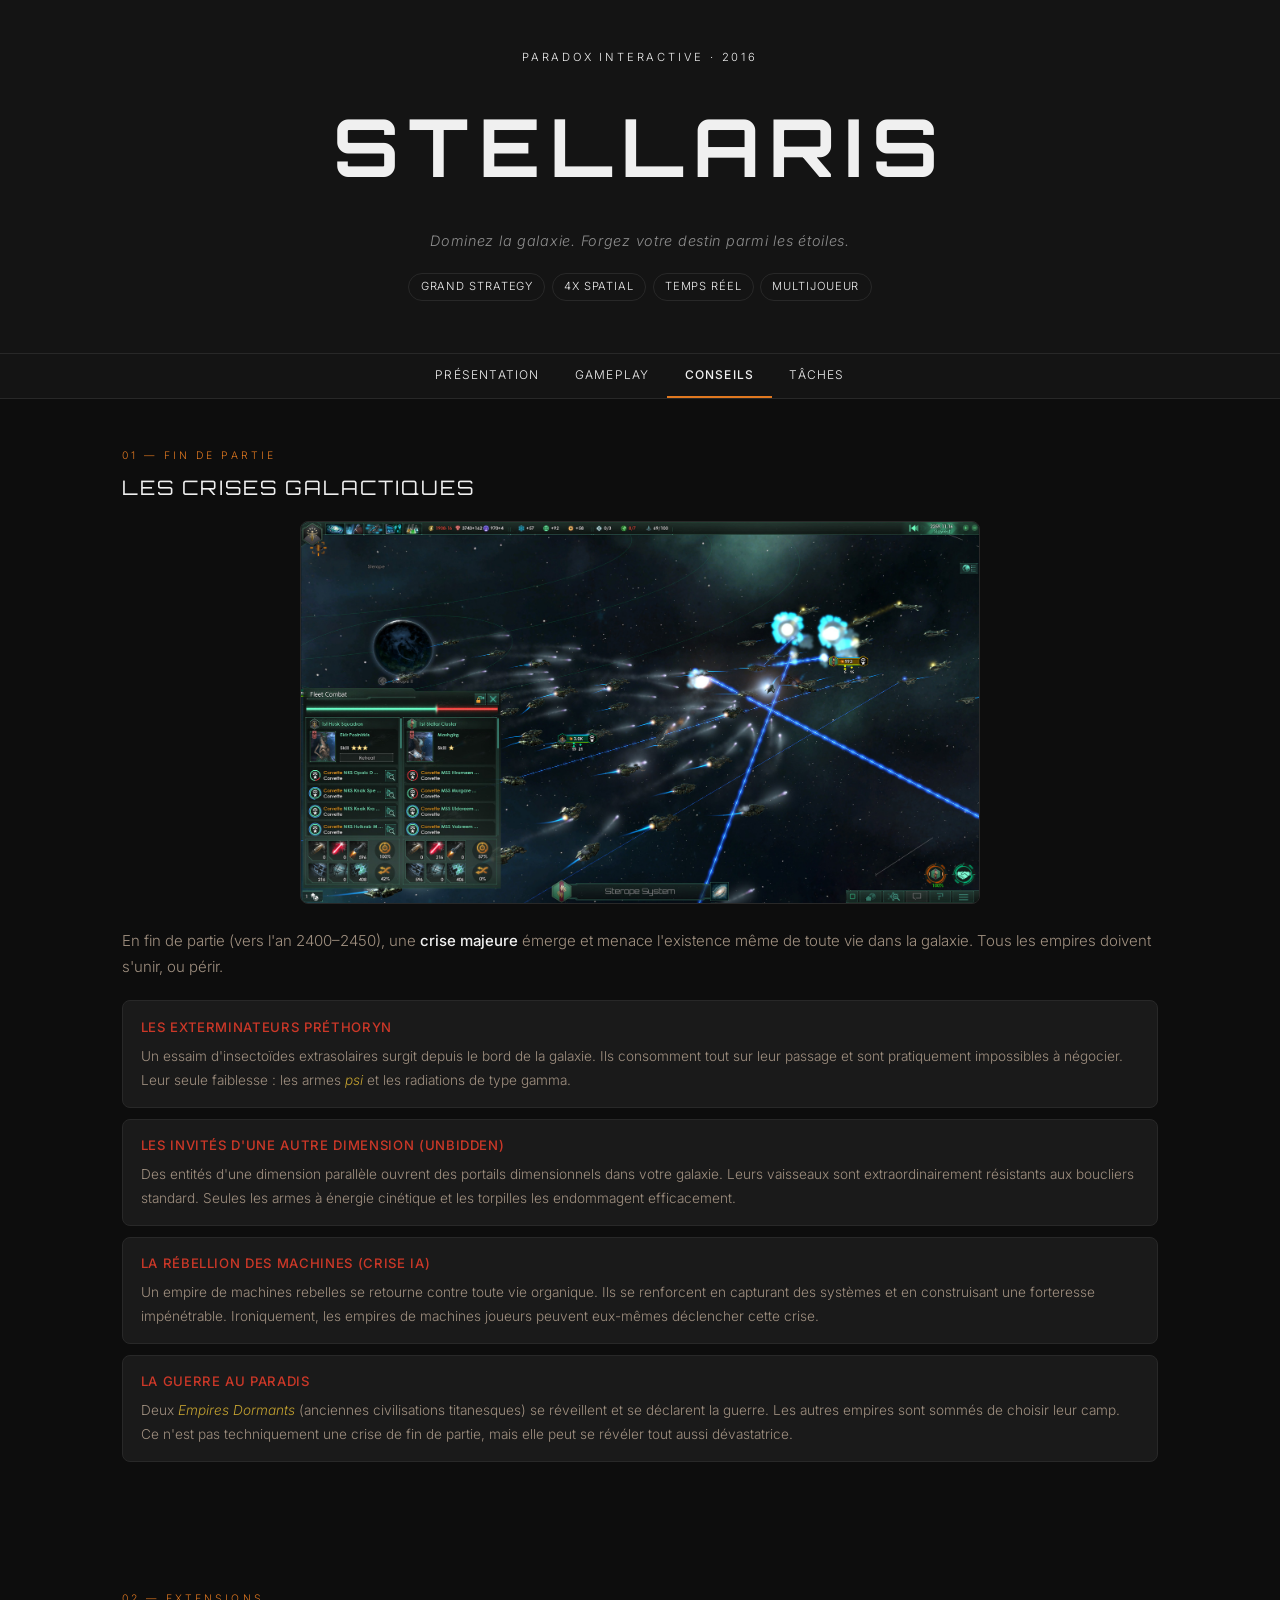
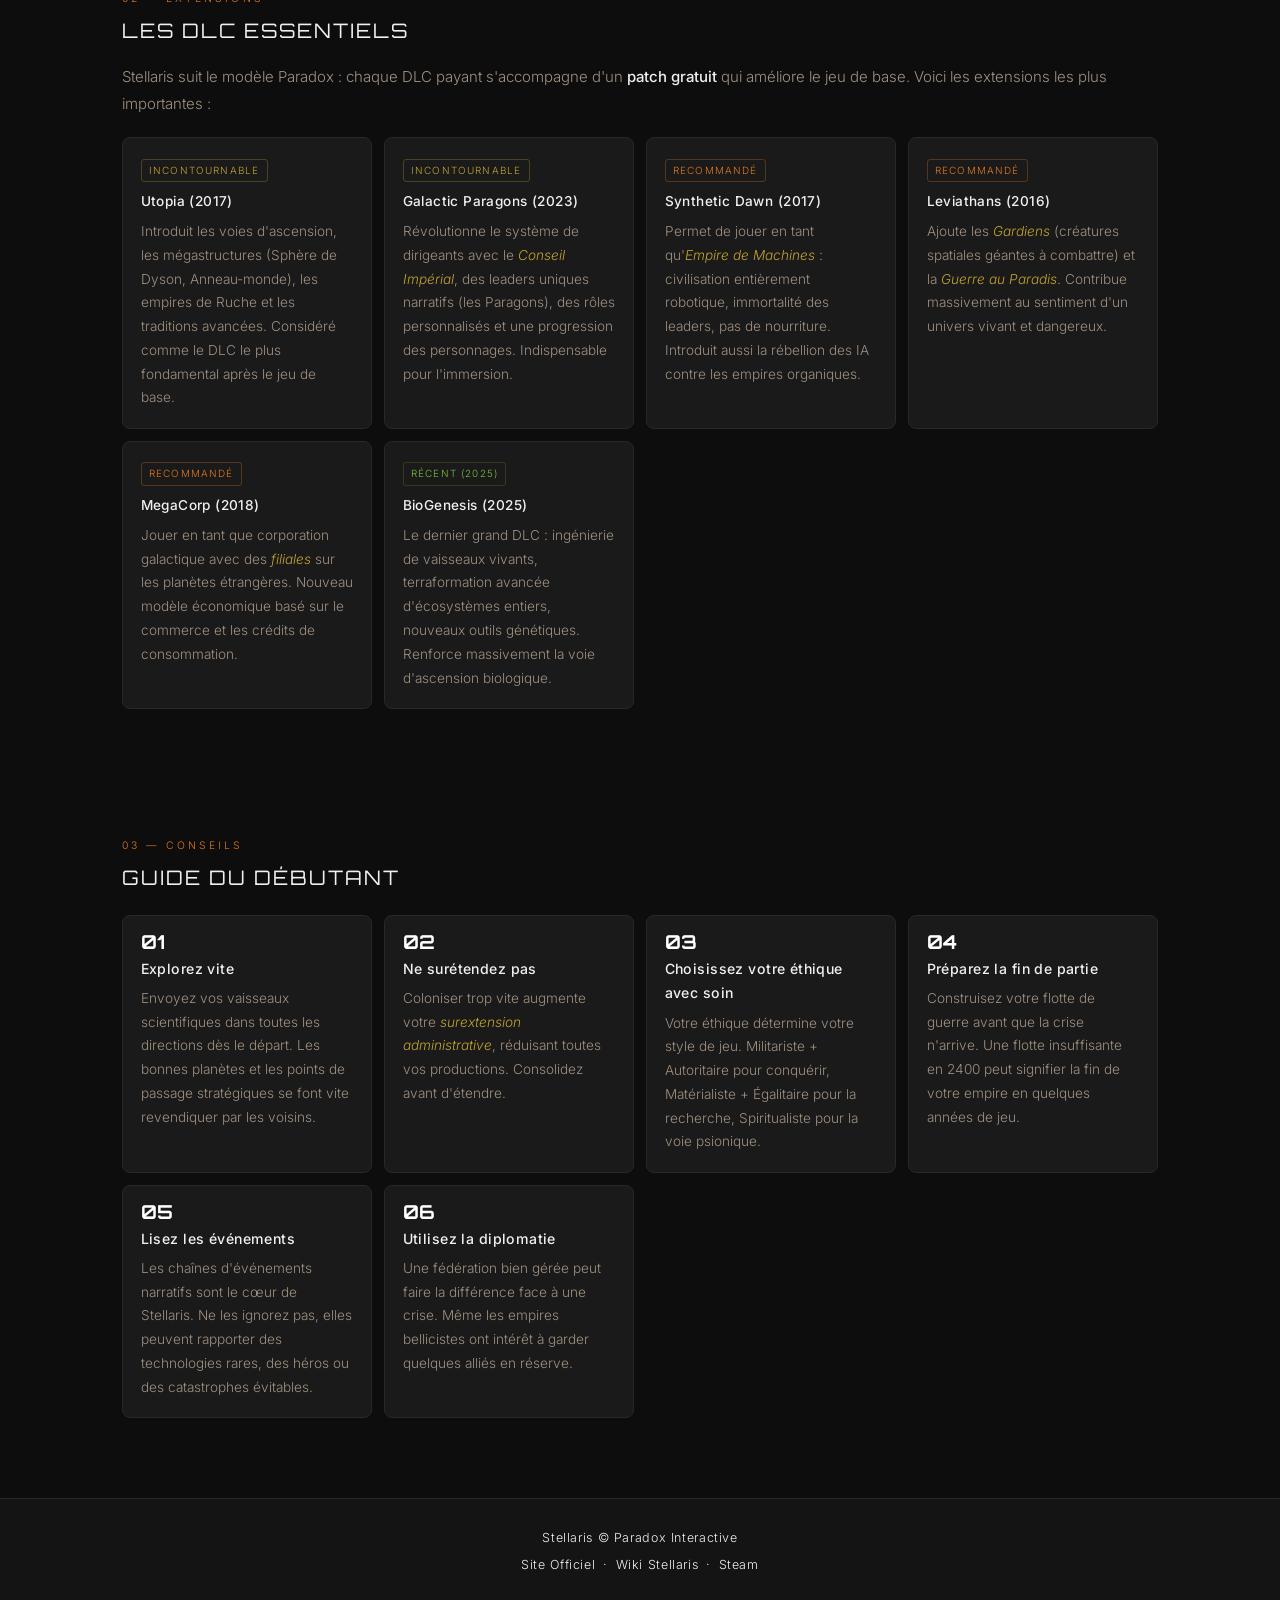
==== commit a9fd5908: "V6" ====
--- a/TP1/conseils.html
+++ b/TP1/conseils.html
@@ -4,7 +4,7 @@
     <meta charset="UTF-8" />
     <meta name="viewport" content="width=device-width, initial-scale=1.0" />
     <title>Conseils — Guide Stellaris</title>
-    <link rel="stylesheet" href="TP2_CSS.css" />
+    <link rel="stylesheet" href="style.css" />
 </head>
 <body>
 
@@ -25,6 +25,7 @@
         <a href="index.html">Présentation</a>
         <a href="gameplay.html">Gameplay</a>
         <a href="conseils.html" class="active">Conseils</a>
+        <a href="todo.html">Tâches</a>
     </nav>
 </header>
 
--- a/TP1/style.css
+++ b/TP1/style.css
@@ -0,0 +1,420 @@
+@import url('https://fonts.googleapis.com/css2?family=Orbitron:wght@400;700&family=Inter:wght@300;400;500&display=swap');
+
+:root {
+    --bg:        #0d0d0d;
+    --surface:   #141414;
+    --surface2:  #1a1a1a;
+    --border:    #282828;
+    --accent:    #e07820;
+    --accent2:   #c4a230;
+    --text:      #a09080;
+    --text-hi:   #f0f0f0;
+    --text-lo:   #f0f0f0;
+    --red:       #c03828;
+    --radius:    8px;
+    --max-w:     1100px;
+}
+
+*, *::before, *::after { box-sizing: border-box; margin: 0; padding: 0; }
+html { scroll-behavior: smooth; }
+
+body {
+    font-family: 'Inter', sans-serif;
+    font-weight: 300;
+    font-size: 15px;
+    line-height: 1.75;
+    background: var(--bg);
+    color: var(--text);
+}
+
+a { color: var(--accent); text-decoration: none; }
+a:hover { color: var(--accent2); }
+
+h1 {
+    font-family: 'Orbitron', sans-serif;
+    font-weight: 700;
+    font-size: clamp(2.5rem, 9vw, 5rem);
+    letter-spacing: .12em;
+    color: var(--text-hi);
+}
+
+h2 {
+    font-family: 'Orbitron', sans-serif;
+    font-weight: 400;
+    font-size: clamp(1rem, 2.5vw, 1.25rem);
+    letter-spacing: .1em;
+    text-transform: uppercase;
+    color: var(--text-hi);
+    margin-bottom: 1rem;
+}
+
+h3 {
+    font-size: .9rem;
+    font-weight: 500;
+    color: var(--accent);
+    margin-bottom: .4rem;
+    letter-spacing: .03em;
+}
+
+p { margin-bottom: .8rem; }
+strong { color: var(--text-hi); font-weight: 500; }
+em { color: var(--accent2); font-style: italic; }
+
+header {
+    border-bottom: 1px solid var(--border);
+    text-align: center;
+    background: var(--surface);
+}
+
+.header-bg { display: none; }
+
+.header-content {
+    padding: 3rem 2rem 1.5rem;
+    max-width: var(--max-w);
+    margin: 0 auto;
+}
+
+.header-studio {
+    font-size: .7rem;
+    letter-spacing: .25em;
+    text-transform: uppercase;
+    color: var(--text-lo);
+    margin-bottom: .5rem;
+}
+
+.header-tagline {
+    font-size: .9rem;
+    font-weight: 300;
+    color: var(--text-hi);
+    letter-spacing: .05em;
+    margin: .75rem 0 1.25rem;
+    font-style: italic;
+    opacity: .55;
+}
+
+.header-badges {
+    display: flex;
+    flex-wrap: wrap;
+    gap: .4rem;
+    justify-content: center;
+    margin-bottom: 1.75rem;
+}
+
+.badge {
+    padding: .2rem .7rem;
+    border: 1px solid var(--border);
+    border-radius: 2rem;
+    font-size: .7rem;
+    letter-spacing: .08em;
+    text-transform: uppercase;
+    color: var(--text-lo);
+}
+
+nav {
+    display: flex;
+    flex-wrap: wrap;
+    justify-content: center;
+    border-top: 1px solid var(--border);
+}
+
+nav a {
+    padding: .65rem 1.1rem;
+    font-size: .75rem;
+    letter-spacing: .1em;
+    text-transform: uppercase;
+    color: var(--text-lo);
+    border-bottom: 2px solid transparent;
+    transition: color .15s, border-color .15s;
+}
+
+nav a:hover { color: var(--accent); border-bottom-color: var(--accent); }
+nav a.active { color: var(--text-hi); border-bottom-color: var(--accent); font-weight: 500; }
+
+main {
+    max-width: var(--max-w);
+    margin: 0 auto;
+    padding: 3rem 2rem 5rem;
+}
+
+section {
+    padding: 0;
+    margin-bottom: 0;
+}
+
+section + section {
+    margin-top: 4rem;
+    padding-top: 4rem;
+}
+
+.section-label {
+    font-size: .65rem;
+    letter-spacing: .3em;
+    text-transform: uppercase;
+    color: var(--accent);
+    opacity: 1;
+    margin-bottom: .3rem;
+}
+
+.section-img {
+    width: 100%;
+    max-width: 680px;
+    height: auto;
+    border-radius: var(--radius);
+    border: 1px solid var(--border);
+    margin: 0 auto 1.5rem;
+    display: block;
+}
+
+.two-col {
+    display: grid;
+    grid-template-columns: 1fr auto;
+    gap: 2rem;
+    align-items: start;
+}
+
+.info-card {
+    background: var(--surface2);
+    border: 1px solid var(--border);
+    border-radius: var(--radius);
+    padding: 1.25rem;
+    min-width: 240px;
+}
+
+.info-card h3 {
+    color: var(--text-hi);
+    font-size: .75rem;
+    letter-spacing: .12em;
+    text-transform: uppercase;
+    margin-bottom: .75rem;
+    padding-bottom: .5rem;
+    border-bottom: 1px solid var(--border);
+}
+
+.info-table { width: 100%; border-collapse: collapse; }
+.info-table td {
+    padding: .3rem 0;
+    font-size: .82rem;
+    border-bottom: 1px solid rgba(255,255,255,.04);
+}
+.info-table td:first-child { color: var(--text-lo); padding-right: 1rem; white-space: nowrap; }
+.info-table td:last-child  { color: var(--text-hi); }
+
+.pilier-grid {
+    display: grid;
+    grid-template-columns: repeat(auto-fit, minmax(230px, 1fr));
+    gap: .75rem;
+    margin: 1.25rem 0;
+}
+
+.pilier {
+    background: var(--surface2);
+    border: 1px solid var(--border);
+    border-radius: var(--radius);
+    padding: 1rem;
+}
+
+.pilier h3 {
+    font-size: .8rem;
+    letter-spacing: .06em;
+    text-transform: uppercase;
+    color: var(--text-hi);
+    margin-bottom: .4rem;
+}
+
+.pilier p { font-size: .85rem; color: var(--text); margin: 0; }
+
+.highlight-box {
+    display: flex;
+    gap: .85rem;
+    align-items: flex-start;
+    background: var(--surface2);
+    border: 1px solid var(--border);
+    border-radius: var(--radius);
+    padding: .9rem 1.1rem;
+    margin-top: 1.25rem;
+}
+.highlight-icon { font-size: 1.2rem; flex-shrink: 0; line-height: 1.6; }
+.highlight-box p { margin: 0; font-size: .875rem; }
+
+.civ-grid {
+    display: grid;
+    grid-template-columns: repeat(auto-fit, minmax(260px, 1fr));
+    gap: .75rem;
+    margin-top: 1.25rem;
+}
+
+.civ-block {
+    background: var(--surface2);
+    border: 1px solid var(--border);
+    border-radius: var(--radius);
+    padding: 1rem;
+}
+
+.civ-block h3 {
+    font-size: .8rem;
+    letter-spacing: .06em;
+    text-transform: uppercase;
+    color: var(--text-hi);
+    margin-bottom: .6rem;
+}
+
+.civ-block ul { list-style: none; padding: 0; }
+.civ-block ul li {
+    padding: .25rem 0 .25rem 1rem;
+    position: relative;
+    font-size: .85rem;
+    border-bottom: 1px solid rgba(255,255,255,.03);
+}
+.civ-block ul li::before {
+    content: '›';
+    position: absolute;
+    left: 0;
+    color: var(--accent);
+}
+
+.ascension-grid {
+    display: grid;
+    grid-template-columns: repeat(auto-fit, minmax(195px, 1fr));
+    gap: .75rem;
+    margin: 1.25rem 0;
+}
+
+.asc-card {
+    background: var(--surface2);
+    border: 1px solid var(--border);
+    border-radius: var(--radius);
+    padding: 1.1rem;
+}
+
+.asc-header { margin-bottom: .6rem; }
+.asc-bio   h3 { color: #6aaa30; }
+.asc-synth h3 { color: #6888c0; }
+.asc-psi   h3 { color: #a855cc; }
+.asc-cyber h3 { color: var(--accent2); }
+
+.asc-card p { font-size: .85rem; margin-bottom: .85rem; }
+
+.asc-stat {
+    display: flex;
+    align-items: center;
+    gap: .5rem;
+    margin-bottom: .3rem;
+    font-size: .72rem;
+    color: var(--text-hi);
+    opacity: 1;
+}
+.asc-stat > span:first-child { width: 65px; flex-shrink: 0; }
+
+.stat-bar {
+    flex: 1;
+    height: 3px;
+    border-radius: 2px;
+    background: rgba(255,255,255,.08);
+    position: relative;
+    overflow: hidden;
+}
+.stat-bar::after {
+    content: '';
+    position: absolute;
+    left: 0; top: 0; bottom: 0;
+    width: var(--pct);
+    background: var(--accent);
+    border-radius: 2px;
+}
+
+.crise-list { display: flex; flex-direction: column; gap: .65rem; margin-top: 1.25rem; }
+
+.crise {
+    background: var(--surface2);
+    border: 1px solid var(--border);
+    border-radius: var(--radius);
+    padding: .9rem 1.1rem;
+}
+
+.crise-name {
+    font-size: .82rem;
+    letter-spacing: .05em;
+    text-transform: uppercase;
+    color: #cc3828;
+    margin-bottom: .4rem;
+    font-weight: 500;
+}
+
+.crise p { font-size: .85rem; margin: 0; }
+
+.dlc-grid {
+    display: grid;
+    grid-template-columns: repeat(auto-fit, minmax(235px, 1fr));
+    gap: .75rem;
+    margin-top: 1.25rem;
+}
+
+.dlc-card {
+    background: var(--surface2);
+    border: 1px solid var(--border);
+    border-radius: var(--radius);
+    padding: 1.1rem;
+}
+
+.dlc-tier {
+    display: inline-block;
+    font-size: .62rem;
+    letter-spacing: .12em;
+    text-transform: uppercase;
+    padding: .12rem .45rem;
+    border-radius: 3px;
+    margin-bottom: .5rem;
+    border: 1px solid var(--border);
+}
+
+.dlc-must .dlc-tier       { color: var(--accent2);  border-color: rgba(196,162,48,.3); }
+.dlc-recommande .dlc-tier { color: var(--accent);   border-color: rgba(224,120,32,.3); }
+.dlc-nouveau .dlc-tier    { color: #7ac040;          border-color: rgba(90,144,48,.3); }
+
+.dlc-card h3 { color: var(--text-hi); font-size: .85rem; margin-bottom: .4rem; font-family: inherit; }
+.dlc-card p  { font-size: .85rem; margin: 0; }
+
+.tips-grid {
+    display: grid;
+    grid-template-columns: repeat(auto-fit, minmax(230px, 1fr));
+    gap: .75rem;
+    margin-top: 1.25rem;
+}
+
+.tip {
+    background: var(--surface2);
+    border: 1px solid var(--border);
+    border-radius: var(--radius);
+    padding: 1.1rem;
+}
+
+.tip-num {
+    display: block;
+    font-family: 'Orbitron', sans-serif;
+    font-size: 1.2rem;
+    font-weight: 700;
+    color: rgba(255,255,255,1);
+    line-height: 1;
+    margin-bottom: .25rem;
+}
+.tip h3 { color: var(--text-hi); font-size: .88rem; margin-bottom: .35rem; }
+.tip p  { font-size: .85rem; margin: 0; }
+
+footer {
+    border-top: 1px solid var(--border);
+    text-align: center;
+    padding: 1.75rem 1.5rem;
+    background: var(--surface);
+    color: var(--text-lo);
+    font-size: .78rem;
+    letter-spacing: .05em;
+}
+footer p { margin-bottom: .3rem; }
+.footer-links a { color: var(--text-lo); margin: 0 .2rem; }
+.footer-links a:hover { color: var(--accent); }
+
+@media (max-width: 1024px) {
+    .two-col { grid-template-columns: 1fr; }
+    .info-card { min-width: unset; }
+    main { padding: 2rem 1.25rem 4rem; }
+}
